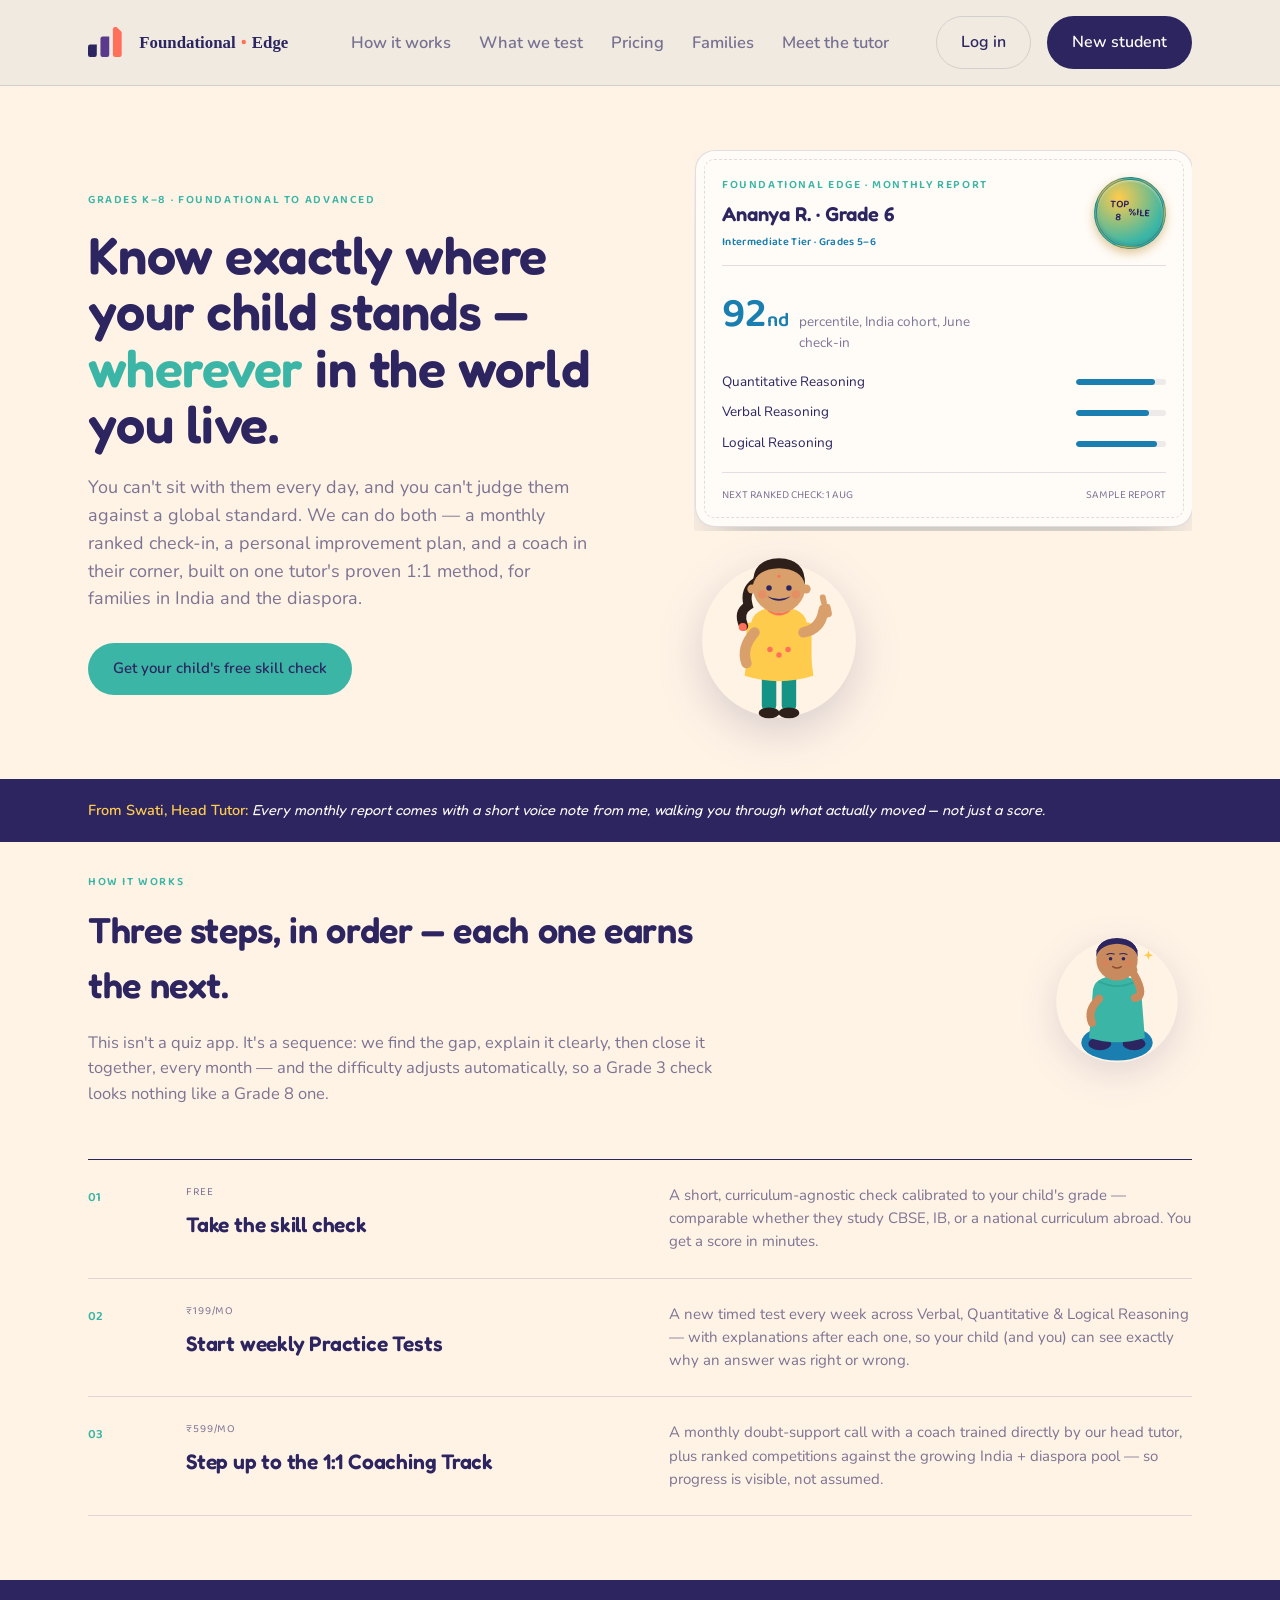
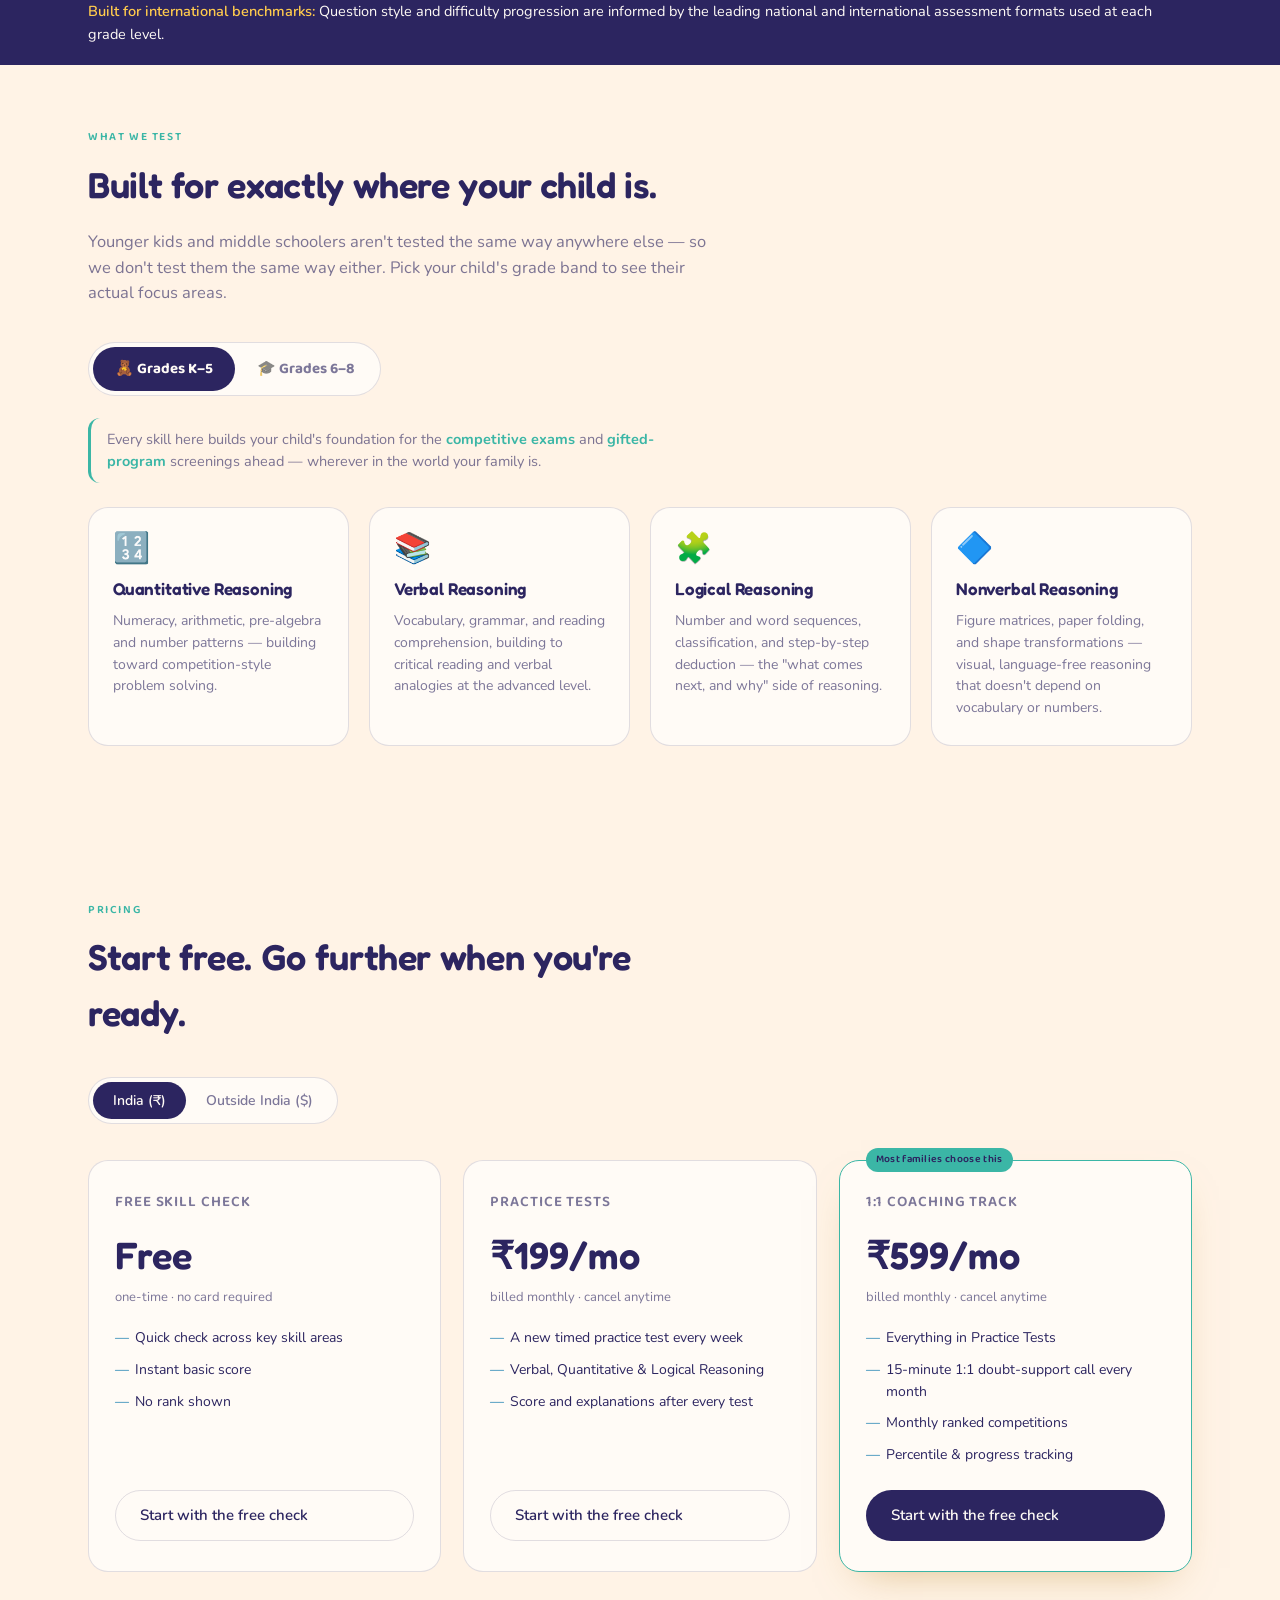
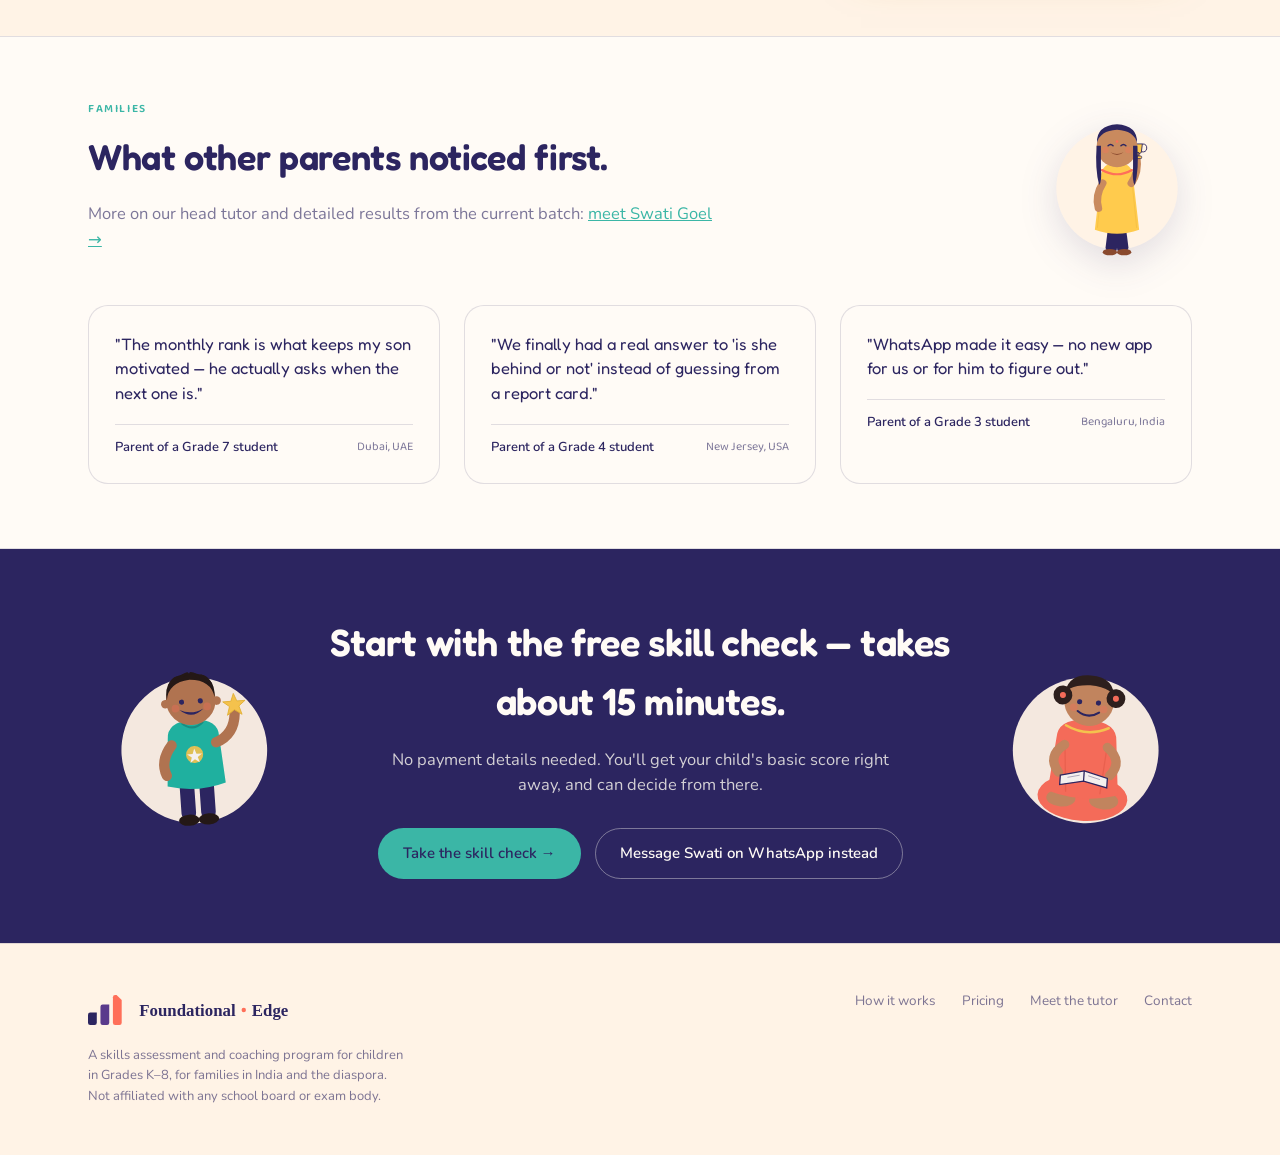
==== index.html @ 6a5bfcc5 "Highlight key phrases in both grade-band descriptions K-5: 'competitive exams' and 'gifted-program' " ====
<!DOCTYPE html>
<html lang="en">
<head>
<meta charset="UTF-8">
<meta name="viewport" content="width=device-width, initial-scale=1.0">
<title>Foundational Edge — Know exactly where your child stands</title>
<meta name="description" content="A monthly ranked skill assessment and coaching subscription for children in Grades K–8, built for Indian-origin families in India and abroad.">
<link rel="preconnect" href="https://fonts.googleapis.com">
<link rel="preconnect" href="https://fonts.gstatic.com" crossorigin>
<link href="https://fonts.googleapis.com/css2?family=Fredoka:wght@500;600;700&family=Nunito:wght@400;600;700;800&family=Baloo+2:wght@600;700&display=swap" rel="stylesheet">
<link rel="icon" href="images/logo/logo-mark.svg" type="image/svg+xml">
<link rel="stylesheet" href="css/styles.css">
</head>
<body data-region="india">

<header>
  <nav class="nav" id="nav">
    <a href="#top" class="logo"><img src="images/logo/logo-horizontal.svg" alt="Foundational Edge" height="44"></a>
    <ul class="nav-links">
      <li><a href="#how">How it works</a></li>
      <li><a href="#skills">What we test</a></li>
      <li><a href="#pricing">Pricing</a></li>
      <li><a href="#stories">Families</a></li>
      <li><a href="tutor.html">Meet the tutor</a></li>
      <li class="nav-cta-mobile"><a href="practice-test.html" class="btn btn-primary">New student</a></li>
      <li class="nav-cta-mobile"><a href="login.html" class="btn btn-ghost">Log in</a></li>
    </ul>
    <div class="nav-cta">
      <a href="login.html" class="btn btn-ghost">Log in</a>
      <a href="practice-test.html" class="btn btn-primary">New student</a>
      <button class="nav-toggle" id="navToggle" aria-label="Toggle menu"><span></span><span></span><span></span></button>
    </div>
  </nav>
</header>

<main id="top">

  <!-- HERO -->
  <section class="hero">
    <div class="wrap hero-grid">
      <div>
        <span class="eyebrow">Grades K–8 · Foundational to Advanced</span>
        <h1>Know exactly where your child stands — <em>wherever</em> in the world you live.</h1>
        <p class="lede">You can't sit with them every day, and you can't judge them against a global standard. We can do both — a monthly ranked check-in, a personal improvement plan, and a coach in their corner, built on one tutor's proven 1:1 method, for families in India and the diaspora.</p>
        <div class="hero-actions">
          <a href="practice-test.html" class="btn btn-gold">Get your child's free skill check</a>
        </div>
      </div>

      <div class="hero-visual">
        <img class="hero-kid" src="images/kids/girl-thumbsup.svg" alt="" width="190" height="190">
        <div class="rankcard-scroll" id="rankcardScroll">
        <div class="rankcard reveal">
          <div class="rankcard-head">
            <div>
              <span class="eyebrow">Foundational Edge · Monthly Report</span>
              <div class="rankcard-name">Ananya R. · Grade 6</div>
              <div class="rankcard-tier">Intermediate Tier · Grades 5–6</div>
            </div>
            <div class="seal">TOP<br>8<span class="mono">%ILE</span></div>
          </div>
          <div class="rankcard-stat">
            <span class="num">92<span style="font-size:20px;">nd</span></span>
            <span class="lbl">percentile, India cohort, June check-in</span>
          </div>
          <div class="rankcard-rows">
            <div class="rankcard-row"><span class="name">Quantitative Reasoning</span><div class="bar"><span style="width:88%"></span></div></div>
            <div class="rankcard-row"><span class="name">Verbal Reasoning</span><div class="bar"><span style="width:81%"></span></div></div>
            <div class="rankcard-row"><span class="name">Logical Reasoning</span><div class="bar"><span style="width:90%"></span></div></div>
          </div>
          <div class="rankcard-foot">
            <span>NEXT RANKED CHECK: 1 AUG</span>
            <span>SAMPLE REPORT</span>
          </div>
        </div>
        <div class="rankcard reveal">
          <div class="rankcard-head">
            <div>
              <span class="eyebrow">Foundational Edge · Monthly Report</span>
              <div class="rankcard-name">Kabir M. · Grade 6</div>
              <div class="rankcard-tier">Intermediate Tier · Grades 5–6</div>
            </div>
            <div class="seal">TOP<br>5<span class="mono">%ILE</span></div>
          </div>
          <div class="rankcard-stat">
            <span class="num">95<span style="font-size:20px;">th</span></span>
            <span class="lbl">percentile, India + diaspora pool, June check-in</span>
          </div>
          <div class="rankcard-rows">
            <div class="rankcard-row"><span class="name">Quantitative Reasoning</span><div class="bar"><span style="width:91%"></span></div></div>
            <div class="rankcard-row"><span class="name">Verbal Reasoning</span><div class="bar"><span style="width:85%"></span></div></div>
            <div class="rankcard-row"><span class="name">Logical Reasoning</span><div class="bar"><span style="width:93%"></span></div></div>
          </div>
          <div class="rankcard-foot">
            <span>NEXT RANKED CHECK: 1 AUG</span>
            <span>SAMPLE REPORT</span>
          </div>
        </div>
      </div>
      </div>
    </div>
  </section>

  <!-- HOW IT WORKS -->
  <div class="strip personal-touch">
    <div class="wrap">
      <span><strong>From Swati, Head Tutor:</strong> Every monthly report comes with a short voice note from me, walking you through what actually moved — not just a score. <!-- PLACEHOLDER: swap in a real quote/voice-note excerpt --></span>
    </div>
  </div>
  <section id="how" style="padding-top:32px;">
    <div class="wrap">
      <div class="section-head-flanked">
        <div class="section-head reveal">
          <span class="eyebrow">How it works</span>
          <h2>Three steps, in order — each one earns the next.</h2>
          <p>This isn't a quiz app. It's a sequence: we find the gap, explain it clearly, then close it together, every month — and the difficulty adjusts automatically, so a Grade 3 check looks nothing like a Grade 8 one.</p>
        </div>
        <img class="section-kid" src="images/kids/boy-thinking.svg" alt="" width="150" height="150">
      </div>
      <div class="ledger">
        <div class="ledger-row reveal">
          <span class="idx mono">01</span>
          <div><span class="stage-tag">Free</span><h3>Take the skill check</h3></div>
          <p>A short, curriculum-agnostic check calibrated to your child's grade — comparable whether they study CBSE, IB, or a national curriculum abroad. You get a score in minutes.</p>
        </div>
        <div class="ledger-row reveal">
          <span class="idx mono">02</span>
          <div><span class="stage-tag">₹199/mo</span><h3>Start weekly Practice Tests</h3></div>
          <p>A new timed test every week across Verbal, Quantitative &amp; Logical Reasoning — with explanations after each one, so your child (and you) can see exactly why an answer was right or wrong.</p>
        </div>
        <div class="ledger-row reveal">
          <span class="idx mono">03</span>
          <div><span class="stage-tag">₹599/mo</span><h3>Step up to the 1:1 Coaching Track</h3></div>
          <p>A monthly doubt-support call with a coach trained directly by our head tutor, plus ranked competitions against the growing India + diaspora pool — so progress is visible, not assumed.</p>
        </div>
      </div>
    </div>
  </section>

  <!-- WHAT WE TEST -->
  <div class="strip skills-note-strip">
    <div class="wrap">
      <span><strong>Built for international benchmarks:</strong> Question style and difficulty progression are informed by the leading national and international assessment formats used at each grade level.</span>
    </div>
  </div>
  <section id="skills">
    <div class="wrap">
      <div class="section-head reveal">
        <span class="eyebrow">What we test</span>
        <h2>Built for exactly where your child is.</h2>
        <p>Younger kids and middle schoolers aren't tested the same way anywhere else — so we don't test them the same way either. Pick your child's grade band to see their actual focus areas.</p>
      </div>

      <div class="grade-toggle" role="tablist" aria-label="Grade band">
        <button type="button" class="grade-tab active" id="tab-early" onclick="setGradeBand('early')">🧸 Grades K–5</button>
        <button type="button" class="grade-tab" id="tab-middle" onclick="setGradeBand('middle')">🎓 Grades 6–8</button>
      </div>

      <!-- GRADES K-5: Verbal / Quantitative / Logical / Nonverbal Reasoning -->
      <div id="band-early" class="reveal">
        <p class="band-note">Every skill here builds your child's foundation for the <em>competitive exams</em> and <em>gifted-program</em> screenings ahead — wherever in the world your family is.</p>
        <div class="skills-grid">
          <div class="skill-card">
            <span class="skill-icon">🔢</span>
            <h3>Quantitative Reasoning</h3>
            <p>Numeracy, arithmetic, pre-algebra and number patterns — building toward competition-style problem solving.</p>
          </div>
          <div class="skill-card">
            <span class="skill-icon">📚</span>
            <h3>Verbal Reasoning</h3>
            <p>Vocabulary, grammar, and reading comprehension, building to critical reading and verbal analogies at the advanced level.</p>
          </div>
          <div class="skill-card">
            <span class="skill-icon">🧩</span>
            <h3>Logical Reasoning</h3>
            <p>Number and word sequences, classification, and step-by-step deduction — the "what comes next, and why" side of reasoning.</p>
          </div>
          <div class="skill-card">
            <span class="skill-icon">🔷</span>
            <h3>Nonverbal Reasoning</h3>
            <p>Figure matrices, paper folding, and shape transformations — visual, language-free reasoning that doesn't depend on vocabulary or numbers.</p>
          </div>
        </div>
      </div>

      <!-- GRADES 6-8: subject domains -->
      <div id="band-middle" class="reveal" style="display:none;">
        <p class="band-note">The same foundation, built subject by subject — real mastery that carries into <em>competition math</em>, <em>school assessments</em>, and everything that comes next.</p>
        <div class="domain-grid">
          <div class="domain-card">
            <span class="skill-icon">➗</span>
            <h3>Algebra</h3>
            <p>From solving equations to genuine problem-solving — the kind of algebra that shows up on AMC 8 and MATHCOUNTS, not just textbook drills.</p>
            <div class="domain-chips">
              <span class="chip">Equations &amp; Inequalities</span>
              <span class="chip">Quadratics</span>
              <span class="chip">Functions &amp; Graphing</span>
              <span class="chip">Systems of Equations</span>
              <span class="chip">Exponents &amp; Radicals</span>
            </div>
          </div>
          <div class="domain-card">
            <span class="skill-icon">📐</span>
            <h3>Geometry</h3>
            <p>Real proof and spatial reasoning — not just formulas, but why they're true, the same way it's tested in middle-school competitions and state exams.</p>
            <div class="domain-chips">
              <span class="chip">Logic &amp; Proof</span>
              <span class="chip">Angles &amp; Parallel Lines</span>
              <span class="chip">Triangles</span>
              <span class="chip">Coordinate Geometry</span>
              <span class="chip">Constructions</span>
            </div>
          </div>
        </div>
      </div>
    </div>
  </section>

  <!-- PRICING -->
  <section id="pricing">
    <div class="wrap">
      <div class="section-head reveal">
        <span class="eyebrow">Pricing</span>
        <h2>Start free. Go further when you're ready.</h2>
      </div>

      <div class="region-toggle reveal" role="tablist" aria-label="Pricing region">
        <button class="region-tab active" data-region-tab="india" onclick="setRegion('india')">India (₹)</button>
        <button class="region-tab" data-region-tab="intl" onclick="setRegion('intl')">Outside India ($)</button>
      </div>

      <div class="price-grid reveal">
        <div class="price-card">
          <h3>Free Skill Check</h3>
          <div class="amount">Free</div>
          <div class="per">one-time · no card required</div>
          <ul>
            <li>Quick check across key skill areas</li>
            <li>Instant basic score</li>
            <li>No rank shown</li>
          </ul>
          <a href="practice-test.html" class="btn btn-ghost">Start with the free check</a>
        </div>
        <div class="price-card">
          <h3>Practice Tests</h3>
          <div class="amount" data-india="₹199/mo" data-intl="$6/mo">₹199/mo</div>
          <div class="per">billed monthly · cancel anytime</div>
          <ul>
            <li>A new timed practice test every week</li>
            <li>Verbal, Quantitative &amp; Logical Reasoning</li>
            <li>Score and explanations after every test</li>
          </ul>
          <a href="practice-test.html" class="btn btn-ghost">Start with the free check</a>
        </div>
        <div class="price-card featured">
          <h3>1:1 Coaching Track</h3>
          <div class="amount" data-india="₹599/mo" data-intl="$15/mo">₹599/mo</div>
          <div class="per">billed monthly · cancel anytime</div>
          <ul>
            <li>Everything in Practice Tests</li>
            <li>15-minute 1:1 doubt-support call every month</li>
            <li>Monthly ranked competitions</li>
            <li>Percentile &amp; progress tracking</li>
          </ul>
          <a href="practice-test.html" class="btn btn-primary">Start with the free check</a>
        </div>
      </div>
    </div>
  </section>

  <!-- TESTIMONIALS -->
  <section id="stories" class="problem">
    <div class="wrap">
      <div class="section-head-flanked">
        <div class="section-head reveal">
          <span class="eyebrow">Families</span>
          <h2>What other parents noticed first.</h2>
          <p>More on our head tutor and detailed results from the current batch: <a href="tutor.html" style="color:var(--brass); text-decoration:underline;">meet Swati Goel →</a></p>
        </div>
        <img class="section-kid" src="images/kids/girl-trophy.svg" alt="" width="150" height="150">
      </div>
      <div class="testi-grid reveal">
        <div class="testi-card">
          <p>"The monthly rank is what keeps my son motivated — he actually asks when the next one is."</p>
          <div class="testi-foot"><span class="who">Parent of a Grade 7 student</span><span class="where">Dubai, UAE</span></div>
        </div>
        <div class="testi-card">
          <p>"We finally had a real answer to 'is she behind or not' instead of guessing from a report card."</p>
          <div class="testi-foot"><span class="who">Parent of a Grade 4 student</span><span class="where">New Jersey, USA</span></div>
        </div>
        <div class="testi-card">
          <p>"WhatsApp made it easy — no new app for us or for him to figure out."</p>
          <div class="testi-foot"><span class="who">Parent of a Grade 3 student</span><span class="where">Bengaluru, India</span></div>
        </div>
      </div>
    </div>
  </section>

  <!-- FINAL CTA -->
  <section class="cta" id="assess">
    <div class="wrap reveal cta-flanked">
      <img class="cta-kid cta-kid-left" src="images/kids/boy-celebrating.svg" alt="" width="180" height="180">
      <div class="cta-copy">
        <h2>Start with the free skill check — takes about 15 minutes.</h2>
        <p>No payment details needed. You'll get your child's basic score right away, and can decide from there.</p>
        <div class="cta-actions">
          <a href="practice-test.html" class="btn btn-primary">Take the skill check →</a>
          <a href="https://wa.me/919810947427?text=Hi%2C%20I%27d%20like%20to%20start%20the%20free%20Foundational%20Edge%20skill%20check" class="btn btn-ghost">Message Swati on WhatsApp instead</a>
        </div>
      </div>
      <img class="cta-kid cta-kid-right" src="images/kids/girl-reading.svg" alt="" width="180" height="180">
    </div>
  </section>

</main>

<footer>
  <div class="wrap foot-grid">
    <div>
      <a href="#top" class="logo"><img src="images/logo/logo-horizontal.svg" alt="Foundational Edge" height="44"></a>
      <p class="foot-note">A skills assessment and coaching program for children in Grades K–8, for families in India and the diaspora. Not affiliated with any school board or exam body.</p>
    </div>
    <ul class="foot-links">
      <li><a href="#how">How it works</a></li>
      <li><a href="#pricing">Pricing</a></li>
      <li><a href="tutor.html">Meet the tutor</a></li>
      <li><a href="mailto:swatig8591@gmail.com">Contact</a></li>
    </ul>
  </div>
</footer>

<script src="js/main.js"></script>

</body>
</html>
---- css/styles.css ----
:root{
    --ink:        #2C2560;   /* deep warm plum-indigo — still readable/premium, much warmer than navy */
    --ink-2:      #3E2F82;   /* secondary warm indigo */
    --paper:      #FFF3E6;   /* warm peachy cream background */
    --paper-lt:   #FFFBF6;   /* near-white warm card paper */
    --brass:      #3BB6A6;   /* soothing soft teal — primary accent / CTAs (was sky blue, before that coral) */
    --brass-lt:   #FFCB4D;   /* sunny yellow highlight (was pale gold) */
    --teal:       #1A7FB0;   /* deeper blue-green achievement color — kept distinct from --brass now that brass is also a teal */
    --line:       rgba(44,37,96,0.14);
    --line-soft:  rgba(44,37,96,0.08);
    --ink-soft:   rgba(44,37,96,0.62);
    --radius:     14px;
    --maxw:       1160px;
  }
  *{box-sizing:border-box;}
  html{scroll-behavior:smooth;}
  body{
    margin:0;
    background:var(--paper);
    color:var(--ink);
    font-family:'Nunito', system-ui, sans-serif;
    font-size:16px;
    line-height:1.55;
    -webkit-font-smoothing:antialiased;
  }
  h1,h2,h3{
    font-family:'Fredoka', sans-serif;
    font-weight:600;
    margin:0;
    letter-spacing:-0.01em;
  }
  .mono{ font-family:'Baloo 2', sans-serif; }
  a{ color:inherit; }
  img{ max-width:100%; display:block; }
  .wrap{ max-width:var(--maxw); margin:0 auto; padding:0 28px; }
  .eyebrow{
    font-family:'Baloo 2', sans-serif;
    font-size:11.5px;
    letter-spacing:0.14em;
    text-transform:uppercase;
    color:var(--brass);
    font-weight:600;
  }
  .btn{
    display:inline-flex;
    align-items:center;
    gap:8px;
    padding:13px 24px;
    border-radius:999px;
    font-family:'Nunito', sans-serif;
    font-weight:600;
    font-size:15px;
    text-decoration:none;
    white-space:nowrap;
    border:1.5px solid transparent;
    cursor:pointer;
    transition:transform .15s ease, box-shadow .15s ease, background .15s ease;
  }
  .btn:focus-visible{ outline:2.5px solid var(--brass); outline-offset:2px; }
  .btn-primary{ background:var(--ink); color:var(--paper-lt); }
  .btn-primary:hover{ background:var(--ink-2); transform:translateY(-1px); box-shadow:0 6px 16px rgba(22,40,61,0.22); }
  .btn-ghost{ background:transparent; color:var(--ink); border-color:var(--line); }
  .btn-ghost:hover{ border-color:var(--ink); }
  .btn-gold{ background:var(--brass); color:var(--ink); }
  .btn-gold:hover{ background:var(--brass-lt); transform:translateY(-1px); }

  /* ---------- header ---------- */
  header{
    position:sticky; top:0; z-index:50;
    background:rgba(239,234,224,0.92);
    backdrop-filter:blur(8px);
    border-bottom:1px solid var(--line);
  }
  .nav{
    display:flex; align-items:center; justify-content:space-between;
    padding:16px 28px;
    max-width:var(--maxw); margin:0 auto;
  }
  .logo{
    display:flex; align-items:center; flex-shrink:0;
    text-decoration:none;
  }
  .logo img{ display:block; }
  .nav-links{ display:flex; gap:28px; list-style:none; margin:0; padding:0; flex-wrap:nowrap; }
  .nav-links li{ flex-shrink:0; }
  .nav-links a{
    text-decoration:none; font-size:16.5px; font-weight:600; color:var(--ink-soft);
    transition:color .15s ease; white-space:nowrap;
  }
  .nav-links a:hover{ color:var(--ink); }
  .nav-cta{ display:flex; align-items:center; gap:16px; flex-shrink:0; }
  /* Nav-specific bump, scoped here rather than on the shared .btn class (used all over the
     rest of the site for hero/pricing/CTA buttons, which shouldn't also grow). */
  .nav-cta .btn, .nav-cta-mobile .btn{ font-size:16px; }
  .nav-toggle{ display:none; background:none; border:none; cursor:pointer; padding:6px; }
  .nav-cta-mobile{ display:none; }
  .nav-toggle span{ display:block; width:22px; height:2px; background:var(--ink); margin:5px 0; }

  /* ---------- hero ---------- */
  .hero{ padding:64px 0 48px; }
  .hero-grid{
    display:grid; grid-template-columns:1.05fr 0.95fr; gap:56px; align-items:center;
  }
  .hero h1{
    font-size:clamp(34px, 4.4vw, 52px);
    line-height:1.08;
    margin:16px 0 22px;
  }
  .hero h1 em{ font-style:normal; color:var(--brass); }
  .band-note em{ font-style:normal; color:var(--brass); font-weight:700; }
  .hero p.lede{
    font-size:18px; color:var(--ink-soft); max-width:46ch; margin-bottom:30px;
  }
  .hero-actions{ display:flex; gap:14px; flex-wrap:wrap; align-items:center; }
  .hero-note{
    margin-top:18px; font-size:13px; color:var(--ink-soft); font-family:'Baloo 2', sans-serif;
  }

  /* ---------- rank card signature element ---------- */
  /* padding-bottom must be >= the hero-kid image height + a little breathing room, or the
     rankcard (which sits on top, z-index:1) visually crops the top of the kid illustration
     underneath it (z-index:0) -- this happened before when the image was 130px tall but only
     70px of clearance was reserved. Kept as an explicit calc from the image's own height below
     instead of two numbers that can silently drift out of sync again. */
  .hero-visual{ position:relative; padding-bottom:200px; }
  .hero-kid{
    position:absolute; bottom:0; left:-10px; z-index:0;
    width:190px; height:190px;
    filter:drop-shadow(0 14px 22px rgba(44,37,96,0.18));
  }
  .rankcard-scroll{ position:relative; z-index:1; }
  @media (max-width:1080px){
    .hero-kid{ display:none; } /* avoid overlapping the stacked layout on narrow screens */
  }
  .rankcard{
    background:var(--paper-lt);
    border:1px solid var(--line);
    border-radius:20px;
    padding:26px 26px 22px;
    position:relative;
    box-shadow:0 24px 48px -20px rgba(22,40,61,0.35);
    transform:rotate(1.2deg);
  }
  .rankcard-scroll{
    display:flex; gap:16px; overflow-x:auto; scroll-snap-type:x mandatory;
    -webkit-overflow-scrolling:touch; scrollbar-width:none; padding-bottom:4px;
  }
  .rankcard-scroll::-webkit-scrollbar{ display:none; }
  .rankcard-scroll .rankcard{ flex:0 0 100%; scroll-snap-align:start; }
  .rankcard::before{
    content:"";
    position:absolute; inset:8px;
    border:1px dashed var(--line);
    border-radius:10px;
    pointer-events:none;
  }
  .rankcard-head{
    display:flex; justify-content:space-between; align-items:flex-start;
    border-bottom:1px solid var(--line); padding-bottom:14px; margin-bottom:16px;
  }
  .rankcard-head .eyebrow{ display:block; margin-bottom:4px; }
  .rankcard-name{ font-family:'Fredoka', sans-serif; font-size:20px; font-weight:600; }
  .rankcard-tier{
    font-family:'Baloo 2', sans-serif; font-size:11px; color:var(--teal); font-weight:600;
    letter-spacing:.03em; margin-top:4px;
  }
  .seal{
    width:72px; height:72px; border-radius:50%;
    background:radial-gradient(circle at 32% 28%, var(--brass-lt), var(--brass) 70%);
    color:var(--ink); display:flex; align-items:center; justify-content:center;
    text-align:center; font-family:'Baloo 2', sans-serif; font-size:10.5px; font-weight:600;
    line-height:1.2; transform:rotate(4deg);
    border:3px double rgba(22,40,61,0.35);
    box-shadow:0 4px 10px rgba(184,137,43,0.45), inset 0 1px 2px rgba(255,255,255,0.5), inset 0 -2px 3px rgba(22,40,61,0.15);
  }
  .rankcard-stat{ display:flex; align-items:baseline; gap:10px; margin-bottom:18px; }
  .rankcard-stat .num{ font-family:'Baloo 2', sans-serif; font-size:42px; font-weight:600; color:var(--teal); }
  .rankcard-stat .lbl{ font-size:13.5px; color:var(--ink-soft); max-width:22ch; }
  .rankcard-rows{ display:flex; flex-direction:column; gap:10px; }
  .rankcard-row{ display:grid; grid-template-columns:1fr 90px; align-items:center; gap:10px; }
  .rankcard-row .name{ font-size:13.5px; }
  .bar{ height:6px; background:var(--line-soft); border-radius:3px; overflow:hidden; }
  .bar > span{ display:block; height:100%; background:var(--teal); border-radius:3px; }
  .rankcard-foot{
    margin-top:18px; padding-top:14px; border-top:1px solid var(--line);
    font-family:'Baloo 2', sans-serif; font-size:11px; color:var(--ink-soft);
    display:flex; justify-content:space-between;
  }

  /* ---------- audience strip ---------- */
  .strip{ background:var(--ink); color:var(--paper-lt); padding:20px 0; }
  .strip .wrap{ display:flex; gap:14px; align-items:center; flex-wrap:wrap; font-size:14.5px; }
  .strip strong{ color:var(--brass-lt); font-weight:600; }

  /* ---------- section shell ---------- */
  section{ padding:64px 0; }
  .section-head{ max-width:640px; margin-bottom:36px; }
  .section-head .eyebrow{ margin-bottom:10px; display:block; }
  .section-head h2{ font-size:clamp(26px,3vw,36px); margin-bottom:14px; }
  .section-head p{ color:var(--ink-soft); font-size:16.5px; }
  /* Section-head paired with a small illustration alongside it -- plain flexbox with natural
     image sizing (no absolute positioning, no manual clearance math), same safe pattern as the
     CTA section's flanking illustrations. Hidden below 700px to avoid crowding the heading text
     on narrow screens, matching how hero-kid/cta-kid are already handled. */
  .section-head-flanked{ display:flex; align-items:center; justify-content:space-between; gap:32px; margin-bottom:36px; flex-wrap:wrap; }
  .section-head-flanked .section-head{ margin-bottom:0; flex:1 1 420px; }
  .section-kid{ flex:0 0 auto; filter:drop-shadow(0 10px 18px rgba(44,37,96,0.14)); }
  @media (max-width:700px){
    .section-kid{ display:none; }
  }

  /* ---------- the anxiety / problem ---------- */
  .problem{ background:var(--paper-lt); border-top:1px solid var(--line); border-bottom:1px solid var(--line); }
  .problem-quote{
    font-family:'Fredoka', sans-serif; font-size:clamp(22px,2.6vw,30px);
    line-height:1.4; max-width:820px; color:var(--ink);
  }
  .problem-quote span{ color:var(--brass); }
  .problem-sig{ margin-top:22px; font-size:14px; color:var(--ink-soft); font-family:'Baloo 2', sans-serif; }

  /* ---------- quote section: compact, right-aligned ---------- */
  .quote-section{ padding:40px 0; }
  .quote-wrap{ max-width:640px; margin-left:auto; margin-right:28px; text-align:right; }
  .quote-wrap .problem-quote{ margin-left:auto; }
  @media (max-width:720px){
    .quote-section{ display:none; }
  }

  /* ---------- how it works — genuine sequence, ledger rows ---------- */
  .ledger{ border-top:1px solid var(--ink); }
  .ledger-row{
    display:grid; grid-template-columns:70px 1fr 1.15fr; gap:28px;
    padding:24px 0; border-bottom:1px solid var(--line);
    align-items:start;
  }
  .ledger-row .idx{ font-family:'Baloo 2', sans-serif; font-size:13px; color:var(--brass); font-weight:600; padding-top:4px; }
  .ledger-row h3{ font-size:21px; margin-bottom:6px; }
  .ledger-row .stage-tag{ font-family:'Baloo 2', sans-serif; font-size:11px; text-transform:uppercase; letter-spacing:.08em; color:var(--ink-soft); margin-bottom:8px; display:block;}
  .ledger-row p{ color:var(--ink-soft); font-size:15px; margin:0; }

  /* ---------- what we test (skills) ---------- */
  .skills-grid{
    display:grid; grid-template-columns:repeat(auto-fit, minmax(230px, 1fr)); gap:20px; margin-bottom:28px;
  }
  .skill-card{
    background:var(--paper-lt); border:1px solid var(--line); border-radius:20px; padding:26px 24px;
    transition:transform .15s ease, box-shadow .15s ease;
  }
  .skill-card:hover{ transform:translateY(-3px); box-shadow:0 10px 24px rgba(44,37,96,0.10); }
  .skill-card .mark{ color:var(--brass); font-size:16px; display:block; margin-bottom:10px; }
  .skill-card .skill-icon{ font-size:30px; display:block; margin-bottom:12px; line-height:1; }
  .skill-card h3{ font-size:17px; margin-bottom:8px; }
  .skill-card p{ color:var(--ink-soft); font-size:14px; margin:0; line-height:1.55; }
  .skills-note{
    font-family:'Baloo 2', sans-serif; font-size:12px; color:var(--ink-soft);
    border-top:1px solid var(--line); padding-top:16px; max-width:70ch;
  }

  /* ---------- grade band toggle (K-5 reasoning vs 6-8 subject domains) ---------- */
  .grade-toggle{
    display:inline-flex; border:1px solid var(--line); border-radius:999px; padding:4px; margin-bottom:22px;
    background:var(--paper-lt); flex-wrap:nowrap;
  }
  .grade-tab{
    border:none; background:none; padding:10px 22px; border-radius:999px; font-family:'Baloo 2', sans-serif; font-weight:700;
    font-size:15px; cursor:pointer; color:var(--ink-soft); white-space:nowrap; transition:background .2s ease, color .2s ease;
  }
  .grade-tab.active{ background:var(--ink); color:var(--paper-lt); }
  .grade-tab:hover:not(.active){ color:var(--ink); }
  .band-note{
    font-size:14.5px; color:var(--ink-soft); max-width:70ch; margin:0 0 24px;
    padding:10px 16px; background:var(--paper); border-radius:12px; border-left:3px solid var(--brass);
  }
  .band-note strong{ color:var(--brass); font-weight:800; }

  /* ---------- subject-domain cards (grades 6-8) ---------- */
  .domain-grid{
    display:grid; grid-template-columns:repeat(auto-fit, minmax(280px, 1fr)); gap:20px;
  }
  .domain-card{
    background:var(--paper-lt); border:1px solid var(--line); border-radius:20px; padding:28px 26px;
    transition:transform .15s ease, box-shadow .15s ease;
  }
  .domain-card:hover{ transform:translateY(-3px); box-shadow:0 10px 24px rgba(44,37,96,0.10); }
  .domain-card .skill-icon{ font-size:32px; display:block; margin-bottom:12px; line-height:1; }
  .domain-card h3{ font-family:'Fredoka', sans-serif; font-size:19px; margin-bottom:8px; color:var(--ink); }
  .domain-card p{ color:var(--ink-soft); font-size:14.5px; margin:0 0 16px; line-height:1.55; }
  .domain-chips{ display:flex; flex-wrap:wrap; gap:8px; }
  .chip{
    display:inline-block; background:var(--paper); border:1px solid var(--line); border-radius:999px;
    padding:6px 14px; font-family:'Baloo 2', sans-serif; font-size:12.5px; font-weight:700; color:var(--ink);
    white-space:nowrap;
  }

  /* ---------- region toggle (shared: hero + pricing) ---------- */
  .region-toggle{
    display:inline-flex; border:1px solid var(--line); border-radius:999px; padding:4px; margin-bottom:36px; background:var(--paper-lt);
  }
  .region-toggle.region-toggle-inline{ margin-bottom:0; margin-top:22px; }
  .region-tab{
    border:none; background:none; padding:9px 20px; border-radius:999px; font-family:'Nunito'; font-weight:600;
    font-size:14px; cursor:pointer; color:var(--ink-soft); white-space:nowrap;
  }
  .region-toggle{ flex-wrap:nowrap; }
  .region-tab.active{ background:var(--ink); color:var(--paper-lt); }

  /* ---------- region-aware visibility ---------- */
  body[data-region="intl"] [data-region-only="india"]{ display:none !important; }
  body[data-region="india"] [data-region-only="intl"]{ display:none !important; }

  /* ---------- pricing ---------- */
  .price-grid{ display:grid; grid-template-columns:repeat(3,1fr); gap:22px; }
  .price-card{
    background:var(--paper-lt); border:1px solid var(--line); border-radius:20px; padding:30px 26px;
    display:flex; flex-direction:column;
  }
  .price-card.featured{ border-color:var(--brass); box-shadow:0 18px 40px -22px rgba(184,137,43,0.55); position:relative; }
  .price-card.featured::before{
    content:"Most families choose this"; position:absolute; top:-13px; left:26px;
    background:var(--brass); color:var(--ink); font-family:'Baloo 2', sans-serif; font-size:10.5px; font-weight:600;
    padding:4px 10px; border-radius:999px; letter-spacing:.03em;
  }
  .price-card h3{ font-size:15px; font-family:'Baloo 2', sans-serif; text-transform:uppercase; letter-spacing:.06em; color:var(--ink-soft); font-weight:600;}
  .price-card .amount{ font-family:'Fredoka', sans-serif; font-size:38px; font-weight:600; margin:12px 0 2px; }
  .price-card .per{ font-size:13px; color:var(--ink-soft); margin-bottom:20px; }
  .price-card ul{ list-style:none; margin:0 0 24px; padding:0; display:flex; flex-direction:column; gap:10px; flex:1; }
  .price-card li{ font-size:14px; padding-left:20px; position:relative; color:var(--ink); }
  .price-card li::before{ content:"—"; position:absolute; left:0; color:var(--teal); }

  /* ---------- personal-touch strip ---------- */
  .personal-touch{ font-family:'Fredoka', sans-serif; font-style:italic; }
  .personal-touch strong{ font-family:'Nunito', sans-serif; font-style:normal; }

  /* ---------- testimonials ---------- */
  .testi-grid{ display:grid; grid-template-columns:repeat(3,1fr); gap:24px; }
  .testi-card{
    background:var(--paper-lt); border:1px solid var(--line); border-radius:20px; padding:26px;
    position:relative;
  }
  .testi-card p{ font-family:'Fredoka', sans-serif; font-size:16.5px; line-height:1.5; margin:0 0 18px; color:var(--ink); }
  .testi-foot{ display:flex; justify-content:space-between; align-items:center; border-top:1px solid var(--line); padding-top:12px; }
  .testi-foot .who{ font-size:13px; font-weight:600; }
  .testi-foot .where{ font-size:12px; color:var(--ink-soft); font-family:'Baloo 2', sans-serif; }

  /* ---------- final cta ---------- */
  .cta{ background:var(--ink); color:var(--paper-lt); text-align:center; }
  .cta-flanked{ display:flex; align-items:center; justify-content:center; gap:36px; }
  .cta-copy{ flex:0 1 640px; }
  .cta-kid{ flex:0 0 auto; opacity:0.95; }
  .cta-kid-left{ transform:rotate(-4deg); }
  .cta-kid-right{ transform:rotate(4deg); }
  @media (max-width:820px){
    .cta-kid{ display:none; } /* avoid clutter next to the CTA text on small screens */
  }
  .cta h2{ color:var(--paper-lt); font-size:clamp(26px,3.4vw,38px); margin-bottom:16px; }
  .cta p{ color:rgba(248,245,238,0.82); max-width:52ch; margin:0 auto 30px; font-size:16.5px; }
  .cta-actions{ display:flex; gap:14px; justify-content:center; flex-wrap:wrap; }
  .cta .btn-primary{ background:var(--brass); color:var(--ink); }
  .cta .btn-primary:hover{ background:var(--brass-lt); }
  .cta .btn-ghost{ border-color:rgba(248,245,238,0.4); color:var(--paper-lt); }
  .cta .btn-ghost:hover{ border-color:var(--paper-lt); }

  /* ---------- footer ---------- */
  footer{ padding:44px 0 36px; border-top:1px solid var(--line); }
  .foot-grid{ display:flex; justify-content:space-between; align-items:flex-start; flex-wrap:wrap; gap:24px; }
  .foot-note{ font-size:13px; color:var(--ink-soft); max-width:40ch; }
  .foot-links{ display:flex; gap:26px; list-style:none; padding:0; margin:0; }
  .foot-links a{ text-decoration:none; font-size:13.5px; color:var(--ink-soft); }
  .foot-links a:hover{ color:var(--ink); }

  /* ---------- reveal ---------- */
  .reveal{ opacity:0; transform:translateY(14px); transition:opacity .6s ease, transform .6s ease; }
  .reveal.in{ opacity:1; transform:none; }
  @media (prefers-reduced-motion: reduce){
    .reveal{ opacity:1; transform:none; transition:none; }
    html{ scroll-behavior:auto; }
  }

  /* ---------- responsive ---------- */
  @media (max-width:920px){
    .hero-grid{ grid-template-columns:1fr; }
    .rankcard{ transform:none; }
    .rankcard-scroll{ max-width:420px; }
    .ledger-row{ grid-template-columns:44px 1fr; }
    .ledger-row > div{ grid-column:2; }
    .ledger-row > p{ grid-column:2; }

    /* swipeable card rows instead of full vertical stacks */
    .skills-grid, .price-grid, .testi-grid{
      display:flex; flex-wrap:nowrap; overflow-x:auto; scroll-snap-type:x mandatory;
      gap:14px; margin:0 -28px; padding:6px 28px 10px; background:none; border:none;
      -webkit-overflow-scrolling:touch; scrollbar-width:none;
    }
    .skills-grid::-webkit-scrollbar,
    .price-grid::-webkit-scrollbar, .testi-grid::-webkit-scrollbar{ display:none; }
    .skill-card, .price-card, .testi-card{
      flex:0 0 82%; scroll-snap-align:start;
    }
    .price-card.featured::before{ white-space:nowrap; }
  }
  @media (max-width:1080px){
    .nav-links{ display:none; }
    .nav-cta .btn-ghost, .nav-cta .btn-primary{ display:none; }
    .nav-toggle{ display:block; }
    .nav-cta-mobile{ display:none; }
    .nav.open .nav-links{
      display:flex; position:absolute; top:100%; left:0; right:0; background:var(--paper);
      flex-direction:column; padding:18px 28px; border-bottom:1px solid var(--line); gap:16px;
    }
    .nav.open .nav-cta-mobile{ display:block; }
    .nav-cta-mobile .btn{ width:100%; justify-content:center; }
    .nav-cta-mobile .btn-primary{ color:var(--paper-lt); }
    .nav-cta-mobile .btn-ghost{ color:var(--ink); }
  }
  /* ================= tutor page ================= */
  .tutor-hero{ padding:64px 0 56px; }
  .tutor-hero-grid{ display:grid; grid-template-columns:200px 1fr; gap:44px; align-items:center; }
  .tutor-photo{
    width:200px; height:200px; border-radius:50%;
    background:radial-gradient(circle at 32% 28%, var(--brass-lt), var(--teal) 78%);
    display:flex; align-items:center; justify-content:center;
    font-family:'Fredoka', sans-serif; font-size:56px; font-weight:600; color:var(--ink);
    box-shadow:0 20px 40px -18px rgba(22,40,61,0.4);
    flex-shrink:0;
  }
  .tutor-hero h1{ font-size:clamp(30px,3.8vw,44px); margin:10px 0 14px; }
  .tutor-hero .lede{ font-size:17.5px; color:var(--ink-soft); max-width:56ch; }
  .tutor-credentials{ display:flex; flex-wrap:wrap; gap:10px 22px; margin-top:20px; }
  .tutor-credentials li{
    list-style:none; font-size:13.5px; font-family:'Baloo 2', sans-serif; color:var(--ink-soft);
  }
  .tutor-credentials li::before{ content:"— "; color:var(--brass); }

  .tutor-bio p{ font-size:16.5px; color:var(--ink-soft); max-width:74ch; margin:0 0 18px; }
  .tutor-bio p:last-child{ margin-bottom:0; }

  .batch-tag{
    display:inline-block; font-family:'Baloo 2', sans-serif; font-size:11.5px;
    letter-spacing:.08em; text-transform:uppercase; color:var(--teal); font-weight:600;
    background:rgba(62,124,107,0.1); border:1px solid rgba(62,124,107,0.28);
    padding:5px 12px; border-radius:999px; margin-bottom:18px;
  }
  .story-grid{ display:grid; grid-template-columns:repeat(3,1fr); gap:22px; }
  .story-card{
    background:var(--paper-lt); border:1px solid var(--line); border-radius:20px; padding:26px;
    display:flex; flex-direction:column; gap:14px;
  }
  .story-head{ display:flex; justify-content:space-between; align-items:flex-start; gap:12px; }
  .story-head .name{ font-family:'Fredoka', sans-serif; font-size:17px; font-weight:600; }
  .story-head .grade{ font-size:12.5px; color:var(--ink-soft); font-family:'Baloo 2', sans-serif; }
  .story-stat{
    font-family:'Baloo 2', sans-serif; font-size:12px; font-weight:600; color:var(--ink);
    background:var(--brass-lt); border-radius:10px; padding:4px 9px; white-space:nowrap;
  }
  .story-card p{ font-family:'Fredoka', sans-serif; font-size:15.5px; line-height:1.5; color:var(--ink); margin:0; }
  .story-foot{ font-size:12px; color:var(--ink-soft); font-family:'Baloo 2', sans-serif; border-top:1px solid var(--line); padding-top:12px; }

  @media (max-width:720px){
    .tutor-hero-grid{ grid-template-columns:1fr; text-align:left; }
    .tutor-photo{ width:120px; height:120px; font-size:36px; }
    .story-grid{ grid-template-columns:1fr; }
  }
  @media (max-width:720px){
    section{ padding:40px 0; }
    .section-head{ margin-bottom:24px; }
    .hero{ padding:36px 0 32px; }
    .ledger-row{ padding:18px 0; }
    footer{ padding:32px 0 28px; }
  }

  /* ================= intake / gform-style page ================= */
  .gform-shell{ background:var(--paper); min-height:100vh; padding:48px 0 80px; }
  .gform-wrap{ max-width:700px; margin:0 auto; padding:0 28px; }
  .gform-banner{
    display:flex; justify-content:space-between; align-items:center; gap:12px; flex-wrap:wrap;
    font-family:'Baloo 2', sans-serif; font-size:12px; letter-spacing:.06em; text-transform:uppercase;
    color:var(--ink-soft); padding:0 2px 18px;
  }
  .gform-banner a{ color:var(--ink); text-decoration:underline; }
  .gform-card{
    background:var(--paper-lt); border:1px solid var(--line); border-radius:20px; margin-bottom:16px; overflow:hidden;
  }
  .gform-card.gform-title{ border-top:4px solid var(--brass); }
  .gform-title-inner{ padding:28px 28px 22px; }
  .gform-title-inner h1{ font-size:26px; margin:0 0 10px; }
  .gform-title-inner p{ font-size:14.5px; color:var(--ink-soft); margin:0 0 6px; line-height:1.5; }
  .gform-q{ padding:22px 28px; }
  .gform-q .qtext{ font-size:15px; color:var(--ink); font-weight:600; margin-bottom:14px; }
  .gform-q .qtext .req{ color:#c0392b; margin-left:2px; }
  .gform-option{ display:flex; align-items:center; gap:12px; padding:8px 0; font-size:14px; color:var(--ink); }
  .gform-option input{ width:17px; height:17px; accent-color:var(--teal); }
  .gform-textinput, .gform-textarea{
    width:100%; border:1px solid var(--line); border-radius:10px; padding:10px 12px;
    font-family:'Nunito',sans-serif; font-size:14.5px; background:#fff; color:var(--ink);
  }
  .gform-textarea{ resize:vertical; font-family:inherit; }
  .gform-textinput:focus, .gform-textarea:focus{ outline:none; border-color:var(--teal); box-shadow:0 0 0 3px rgba(62,124,107,0.15); }
  .gform-select{
    font-family:'Nunito',sans-serif; font-size:14.5px; padding:9px 10px; border:1px solid var(--line);
    border-radius:10px; background:#fff; color:var(--ink); width:100%; max-width:320px;
  }
  .gform-actions{ display:flex; justify-content:space-between; align-items:center; gap:16px; padding:6px 4px 24px; flex-wrap:wrap; }
  .gform-submit{
    background:var(--brass); color:var(--ink); border:none; border-radius:var(--radius); padding:13px 26px;
    font-family:'Nunito',sans-serif; font-weight:600; font-size:15px; cursor:pointer;
  }
  .gform-submit:hover{ background:var(--brass-lt); }
  .gform-clear{ font-size:13.5px; color:var(--ink-soft); background:none; border:none; cursor:pointer; text-decoration:underline; }
  .gform-note{ font-size:12.5px; color:var(--ink-soft); text-align:center; margin-top:14px; }
  .gform-thanks{
    display:none; background:var(--paper-lt); border:1px solid var(--line); border-radius:20px; padding:40px 32px; text-align:center;
  }
  .gform-thanks h2{ font-size:23px; margin-bottom:12px; }
  .gform-thanks p{ font-size:14.5px; color:var(--ink-soft); margin:0 0 6px; }

  /* ---------- worksheet-photos-to-whatsapp prompt ---------- */
  .worksheet-note{
    background:var(--paper-lt); border:1px solid var(--line); border-top:4px solid var(--teal);
    border-radius:20px; padding:20px 26px; margin-bottom:24px;
    display:flex; align-items:center; justify-content:space-between; gap:20px; flex-wrap:wrap;
  }
  .worksheet-note p{ margin:0; font-size:15px; color:var(--ink); max-width:56ch; }
  @media (max-width:720px){
    .worksheet-note{ flex-direction:column; align-items:stretch; text-align:left; }
    .worksheet-note .btn{ width:100%; justify-content:center; }
  }

  /* ---------- embedded skill-check form ---------- */
  .embed-status{
    background:var(--paper-lt); border:1px solid var(--line); border-radius:20px;
    padding:32px 26px; text-align:center; font-size:15px; color:var(--ink-soft);
  }
  .embed-status a{ color:var(--ink); text-decoration:underline; }
  .embed-card{
    background:var(--paper-lt); border:1px solid var(--line); border-radius:20px;
    overflow:hidden; box-shadow:0 24px 48px -32px rgba(22,40,61,0.35);
  }
  .embed-card iframe{
    display:block; width:100%; height:1400px; border:none; transition:height .35s ease;
  }
  .embed-fallback{
    font-size:13px; color:var(--ink-soft); text-align:center; margin:18px 0 0;
  }
  .embed-fallback a{ color:var(--ink); text-decoration:underline; }
  @media (max-width:720px){
    .embed-card iframe{ height:1600px; }
  }

  /* ---------- intake page: mode toggle, lookup, registration id ---------- */
  .mode-toggle{
    display:inline-flex; border:1px solid var(--line); border-radius:999px; padding:4px; margin-bottom:20px; background:var(--paper-lt);
  }
  .mode-tab{
    border:none; background:none; padding:9px 20px; border-radius:999px; font-family:'Nunito'; font-weight:600;
    font-size:14px; cursor:pointer; color:var(--ink-soft); white-space:nowrap;
  }
  .mode-tab.active{ background:var(--ink); color:var(--paper-lt); }
  .gform-or{
    text-align:center; font-family:'Baloo 2', sans-serif; font-size:11.5px; letter-spacing:.06em;
    text-transform:uppercase; color:var(--ink-soft); margin:4px 0 16px;
  }
  .gform-error{ font-size:13px; color:#c0392b; text-align:center; margin-top:14px; }
  .regid-box{
    display:inline-block; font-family:'Baloo 2', sans-serif; font-size:17px; font-weight:600;
    letter-spacing:.02em; color:var(--ink); background:var(--brass-lt); border-radius:20px;
    padding:10px 20px; margin:8px 0 6px; max-width:100%; word-break:break-all;
  }

  /* ---------- native quiz (skill-check.html custom questions) ---------- */
  .quiz-progress{
    font-family:'Baloo 2', sans-serif; font-size:12.5px; letter-spacing:.06em; text-transform:uppercase;
    color:var(--ink-soft); margin-bottom:18px;
  }
  .quiz-section-label{
    font-family:'Baloo 2', sans-serif; font-size:11.5px; letter-spacing:.08em; text-transform:uppercase;
    color:var(--brass); margin:34px 0 10px; padding-top:20px; border-top:1px solid var(--line);
  }
  .quiz-section-label:first-of-type{ margin-top:0; padding-top:0; border-top:none; }
  .quiz-q{
    background:var(--paper-lt); border:1px solid var(--line); border-radius:20px;
    padding:22px 24px; margin-bottom:16px;
  }
  .quiz-q-text{ font-size:16px; font-weight:600; margin:0 0 16px; line-height:1.5; }
  .quiz-options{ display:grid; gap:10px; }
  .quiz-option{
    display:flex; align-items:flex-start; gap:12px; padding:12px 14px; border:1px solid var(--line);
    border-radius:20px; cursor:pointer; background:var(--paper); transition:border-color .15s, background .15s;
  }
  .quiz-option:hover{ border-color:var(--ink-soft); }
  .quiz-option input{ margin-top:3px; accent-color:var(--ink); flex-shrink:0; }
  .quiz-option span{ font-size:14.5px; line-height:1.45; }
  .quiz-option.selected{ border-color:var(--ink); background:var(--brass-lt); }
  .quiz-submit-bar{
    position:sticky; bottom:0; background:var(--paper); border-top:1px solid var(--line);
    padding:16px 0; margin-top:24px; display:flex; align-items:center; justify-content:space-between; gap:16px; flex-wrap:wrap;
  }
  .quiz-submit-note{ font-size:13px; color:var(--ink-soft); }
  .quiz-error{ font-size:13px; color:#c0392b; margin-top:10px; }

  /* ---------- quiz results screen ---------- */
  .quiz-score-card{
    background:var(--paper-lt); border:1px solid var(--line); border-top:4px solid var(--teal);
    border-radius:20px; padding:32px 28px; text-align:center; margin-bottom:28px;
  }
  .quiz-score-number{ font-family:'Fredoka', sans-serif; font-size:48px; font-weight:700; color:var(--ink); }
  .quiz-score-label{ font-size:14.5px; color:var(--ink-soft); margin-top:6px; }
  .quiz-review-q{
    background:var(--paper-lt); border:1px solid var(--line); border-left:4px solid var(--line);
    border-radius:20px; padding:18px 22px; margin-bottom:12px;
  }
  .quiz-review-q.correct{ border-left-color:var(--teal); }
  .quiz-review-q.incorrect{ border-left-color:#c0392b; }
  .quiz-review-tag{
    font-family:'Baloo 2', sans-serif; font-size:11px; letter-spacing:.06em; text-transform:uppercase;
    font-weight:600; margin-bottom:8px; display:inline-block;
  }
  .quiz-review-q.correct .quiz-review-tag{ color:var(--teal); }
  .quiz-review-q.incorrect .quiz-review-tag{ color:#c0392b; }
  .quiz-review-explain{ font-size:14px; color:var(--ink-soft); margin-top:8px; }

  /* ---------- quiz progress bar (segmented, one dot per section, clickable) ---------- */
  .quiz-progress-bar{ display:flex; gap:6px; margin-bottom:12px; }
  .quiz-progress-dot{
    flex:1; height:10px; border-radius:999px; background:var(--line);
    transition:background .3s ease, transform .15s ease; cursor:pointer;
  }
  .quiz-progress-dot:hover, .quiz-progress-dot:focus-visible{ transform:scaleY(1.4); outline:none; }
  .quiz-progress-dot.done{ background:var(--teal); }
  .quiz-progress-dot.active{ background:var(--brass); }

  /* ---------- quiz question diagrams ---------- */
  .quiz-q-image{
    background:var(--paper); border:1px solid var(--line); border-radius:20px;
    padding:14px; margin:2px 0 16px; display:flex; justify-content:center;
  }
  .quiz-q-image img{ width:100%; max-width:360px; height:auto; display:block; border-radius:10px; }

  /* ---------- quiz page transition ---------- */
  .quiz-page-fade{ animation:quizFadeIn .35s ease; }
  @keyframes quizFadeIn{
    from{ opacity:0; transform:translateY(8px); }
    to{ opacity:1; transform:translateY(0); }
  }

  /* ---------- quiz results: encouraging message ---------- */
  .quiz-score-msg{ font-size:15px; color:var(--ink); margin-top:10px; font-weight:500; }

  /* ---------- phone field: country-code select + digits-only number ---------- */
  .phone-row{ display:flex; gap:10px; max-width:420px; }
  .phone-row .gform-select{ flex:0 0 128px; max-width:128px; }
  .phone-row .gform-select.code-other, .phone-row .gform-textinput.code-other{ flex:0 0 90px; max-width:90px; }
  .phone-row .gform-textinput{ flex:1 1 auto; }
  .phone-hint{ font-size:12px; color:var(--ink-soft); margin-top:6px; }
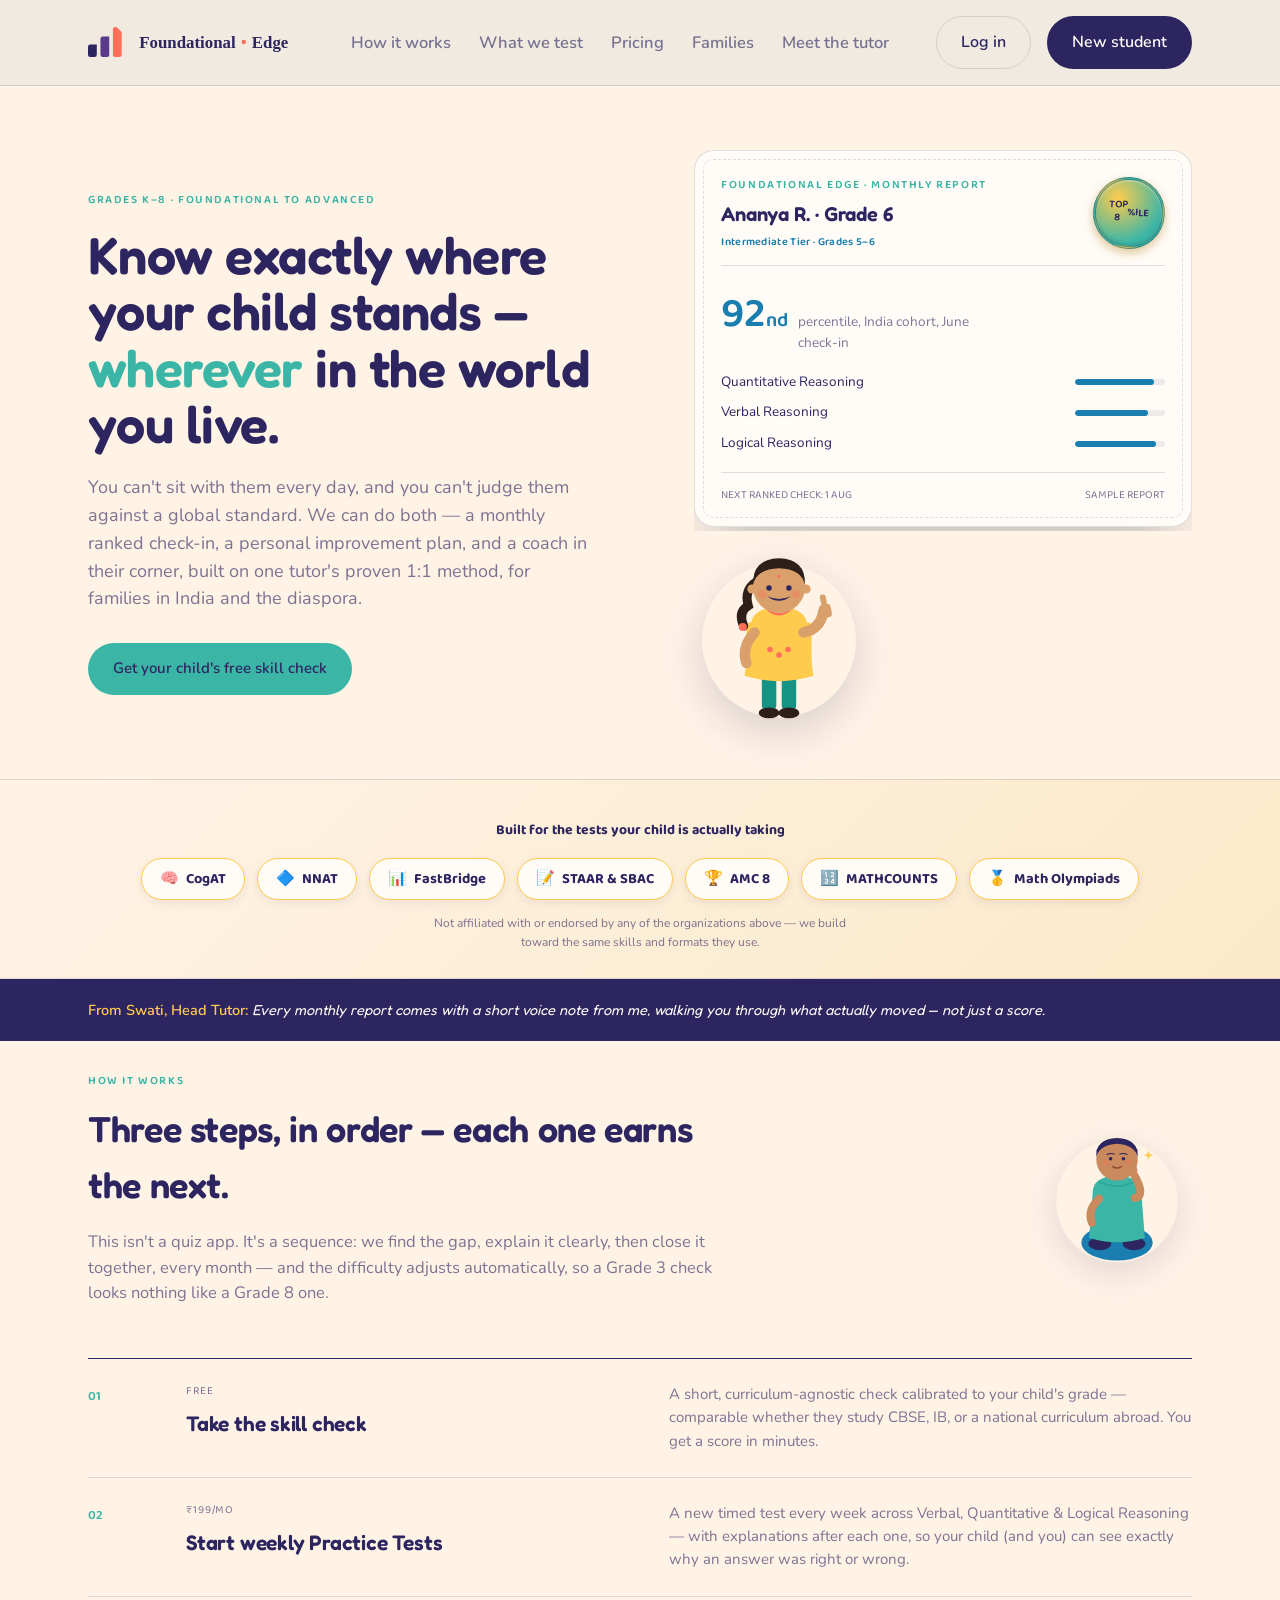
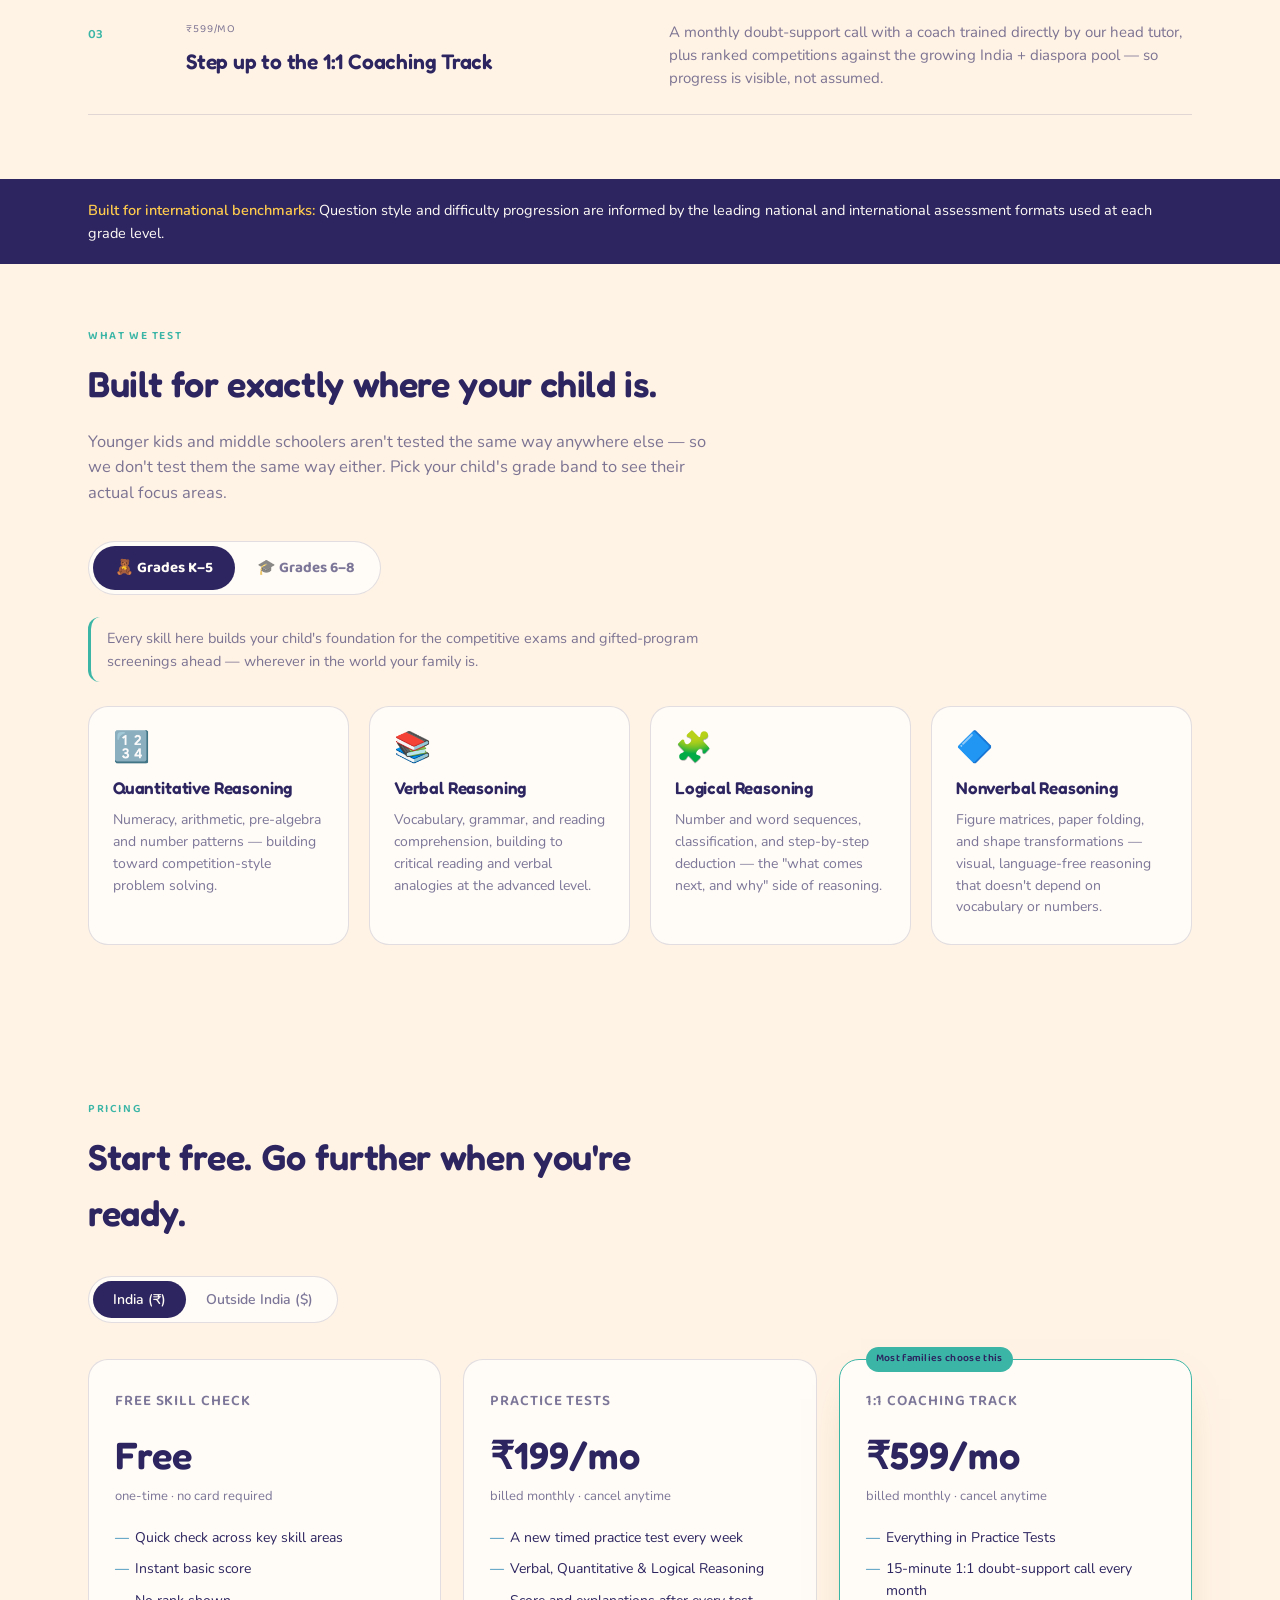
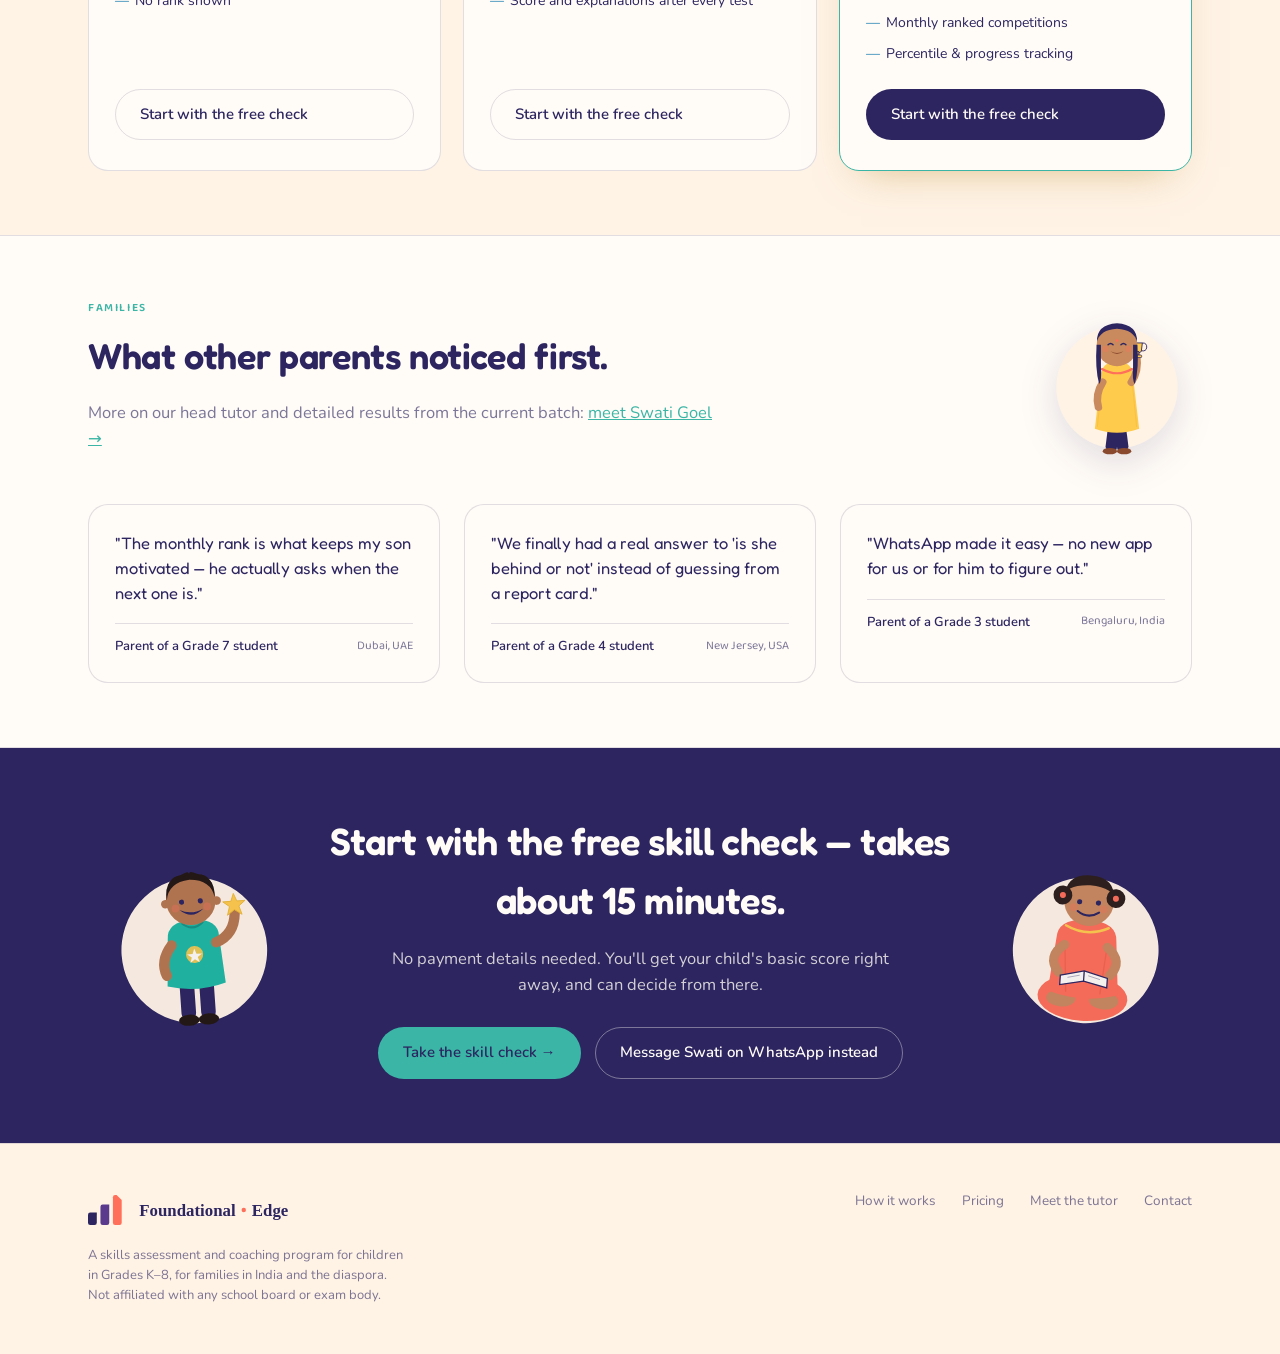
==== commit d5f4be3f: "Add exam-badges strip right below the hero New section, landing immediately as the page loads (right" ====
--- a/index.html
+++ b/index.html
@@ -101,6 +101,23 @@
     </div>
   </section>
 
+  <!-- EXAM BADGES: built for the tests families actually care about -->
+  <div class="exam-strip">
+    <div class="wrap">
+      <p class="exam-label">Built for the tests your child is actually taking</p>
+      <div class="exam-badges">
+        <span class="exam-badge"><span class="medal">🧠</span> CogAT</span>
+        <span class="exam-badge"><span class="medal">🔷</span> NNAT</span>
+        <span class="exam-badge"><span class="medal">📊</span> FastBridge</span>
+        <span class="exam-badge"><span class="medal">📝</span> STAAR &amp; SBAC</span>
+        <span class="exam-badge"><span class="medal">🏆</span> AMC 8</span>
+        <span class="exam-badge"><span class="medal">🔢</span> MATHCOUNTS</span>
+        <span class="exam-badge"><span class="medal">🥇</span> Math Olympiads</span>
+      </div>
+      <p class="exam-disclaimer">Not affiliated with or endorsed by any of the organizations above — we build toward the same skills and formats they use.</p>
+    </div>
+  </div>
+
   <!-- HOW IT WORKS -->
   <div class="strip personal-touch">
     <div class="wrap">
@@ -158,7 +175,7 @@
 
       <!-- GRADES K-5: Verbal / Quantitative / Logical / Nonverbal Reasoning -->
       <div id="band-early" class="reveal">
-        <p class="band-note">Every skill here builds your child's foundation for the <em>competitive exams</em> and <em>gifted-program</em> screenings ahead — wherever in the world your family is.</p>
+        <p class="band-note">Every skill here builds your child's foundation for the competitive exams and gifted-program screenings ahead — wherever in the world your family is.</p>
         <div class="skills-grid">
           <div class="skill-card">
             <span class="skill-icon">🔢</span>
@@ -185,7 +202,7 @@
 
       <!-- GRADES 6-8: subject domains -->
       <div id="band-middle" class="reveal" style="display:none;">
-        <p class="band-note">The same foundation, built subject by subject — real mastery that carries into <em>competition math</em>, <em>school assessments</em>, and everything that comes next.</p>
+        <p class="band-note">The same foundation, built subject by subject — real mastery that carries into competition math, school assessments, and everything that comes next.</p>
         <div class="domain-grid">
           <div class="domain-card">
             <span class="skill-icon">➗</span>
--- a/css/styles.css
+++ b/css/styles.css
@@ -107,7 +107,6 @@
     margin:16px 0 22px;
   }
   .hero h1 em{ font-style:normal; color:var(--brass); }
-  .band-note em{ font-style:normal; color:var(--brass); font-weight:700; }
   .hero p.lede{
     font-size:18px; color:var(--ink-soft); max-width:46ch; margin-bottom:30px;
   }
@@ -191,6 +190,35 @@
   .strip{ background:var(--ink); color:var(--paper-lt); padding:20px 0; }
   .strip .wrap{ display:flex; gap:14px; align-items:center; flex-wrap:wrap; font-size:14.5px; }
   .strip strong{ color:var(--brass-lt); font-weight:600; }
+
+  /* ---------- exam badges strip: "built for the tests your child is actually taking" ---------- */
+  .exam-strip{
+    background:linear-gradient(135deg, var(--paper) 0%, #FBE9C9 100%);
+    border-top:1px solid var(--line); border-bottom:1px solid var(--line);
+    padding:26px 0;
+  }
+  .exam-strip .exam-label{
+    font-family:'Baloo 2', sans-serif; font-weight:700; font-size:14px; color:var(--ink);
+    text-align:center; margin-bottom:16px;
+  }
+  .exam-badges{
+    display:flex; flex-wrap:wrap; justify-content:center; gap:12px; margin-bottom:14px;
+  }
+  .exam-badge{
+    display:inline-flex; align-items:center; gap:7px;
+    background:var(--paper-lt); border:1.5px solid var(--brass-lt); border-radius:999px;
+    padding:9px 18px; font-family:'Baloo 2', sans-serif; font-weight:700; font-size:14.5px; color:var(--ink);
+    box-shadow:0 3px 10px rgba(44,37,96,0.08);
+    transition:transform .15s ease, box-shadow .15s ease, border-color .15s ease;
+  }
+  .exam-badge:hover{ transform:translateY(-2px); box-shadow:0 6px 16px rgba(44,37,96,0.15); border-color:var(--brass); }
+  .exam-badge .medal{ font-size:15px; line-height:1; }
+  .exam-strip .exam-disclaimer{
+    text-align:center; font-size:12px; color:var(--ink-soft); max-width:60ch; margin:0 auto;
+  }
+  @media (max-width:640px){
+    .exam-badge{ font-size:13px; padding:8px 14px; }
+  }
 
   /* ---------- section shell ---------- */
   section{ padding:64px 0; }
@@ -271,7 +299,6 @@
     font-size:14.5px; color:var(--ink-soft); max-width:70ch; margin:0 0 24px;
     padding:10px 16px; background:var(--paper); border-radius:12px; border-left:3px solid var(--brass);
   }
-  .band-note strong{ color:var(--brass); font-weight:800; }
 
   /* ---------- subject-domain cards (grades 6-8) ---------- */
   .domain-grid{
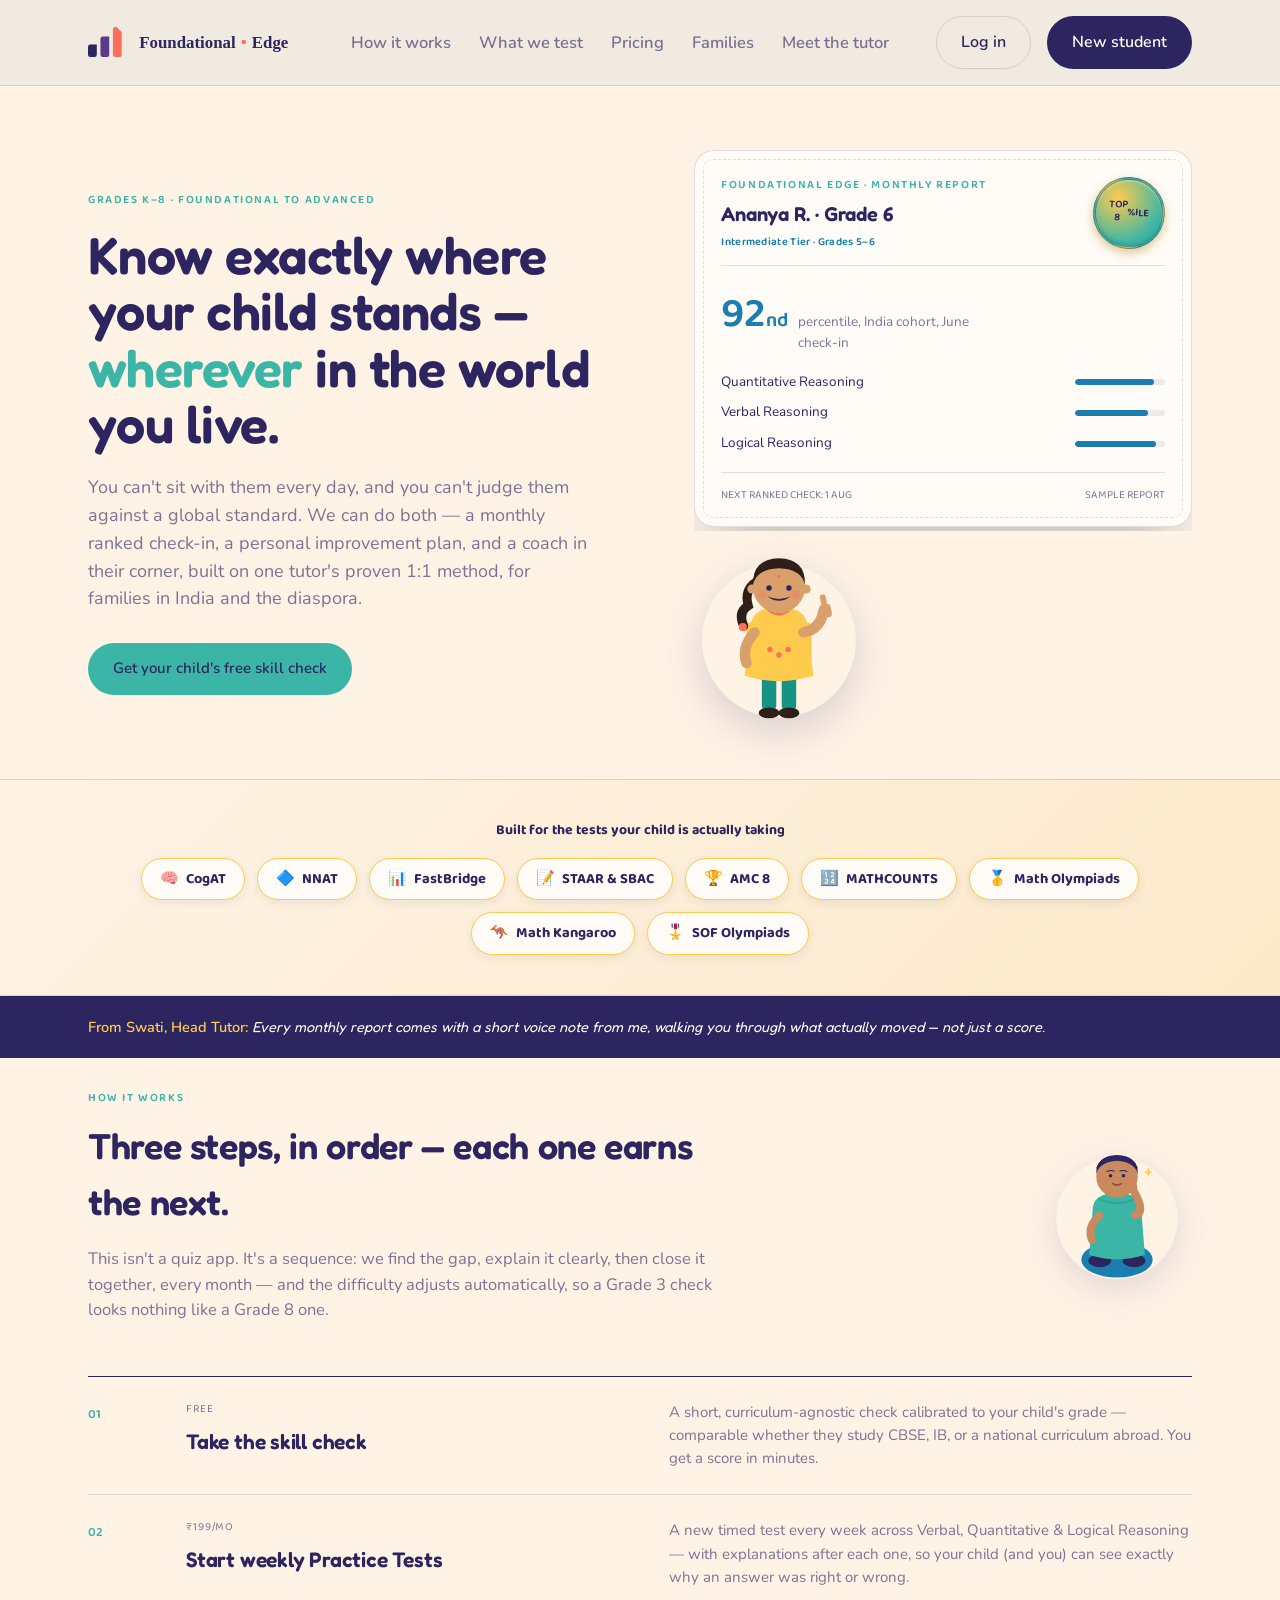
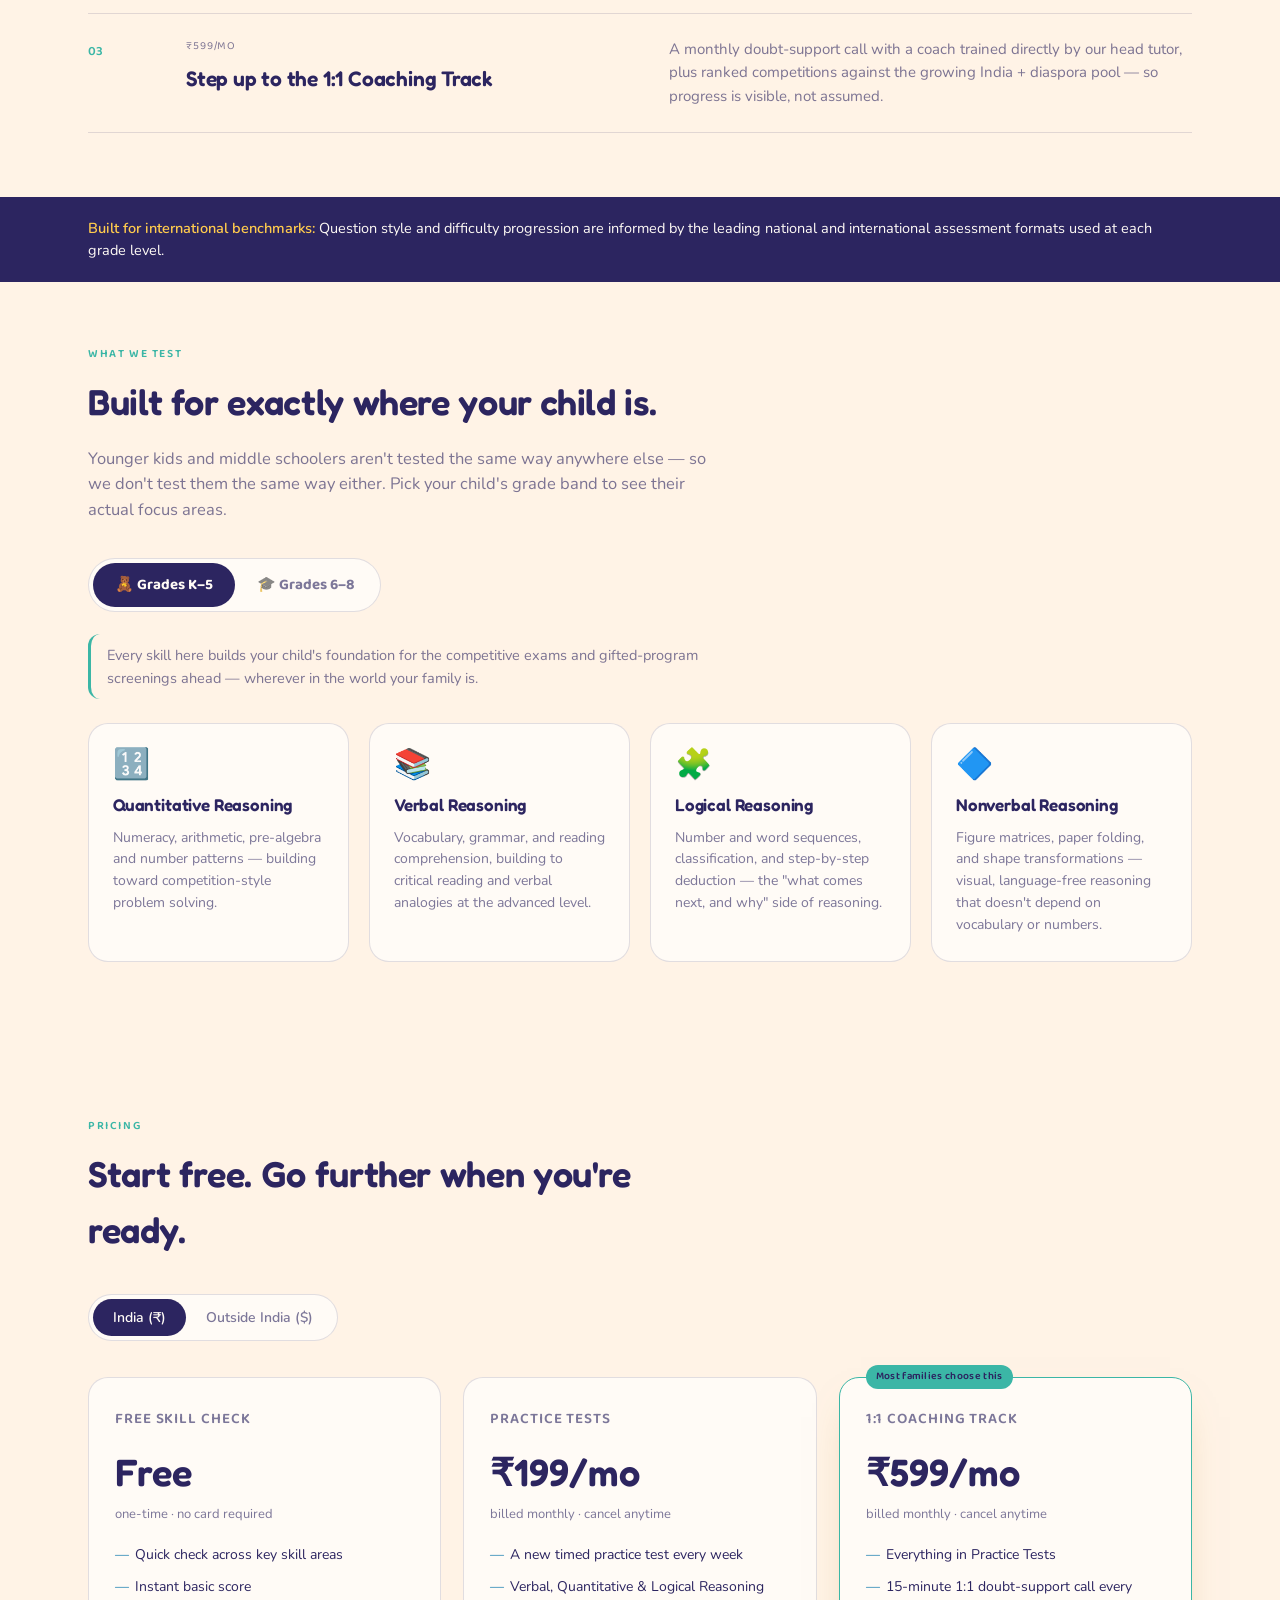
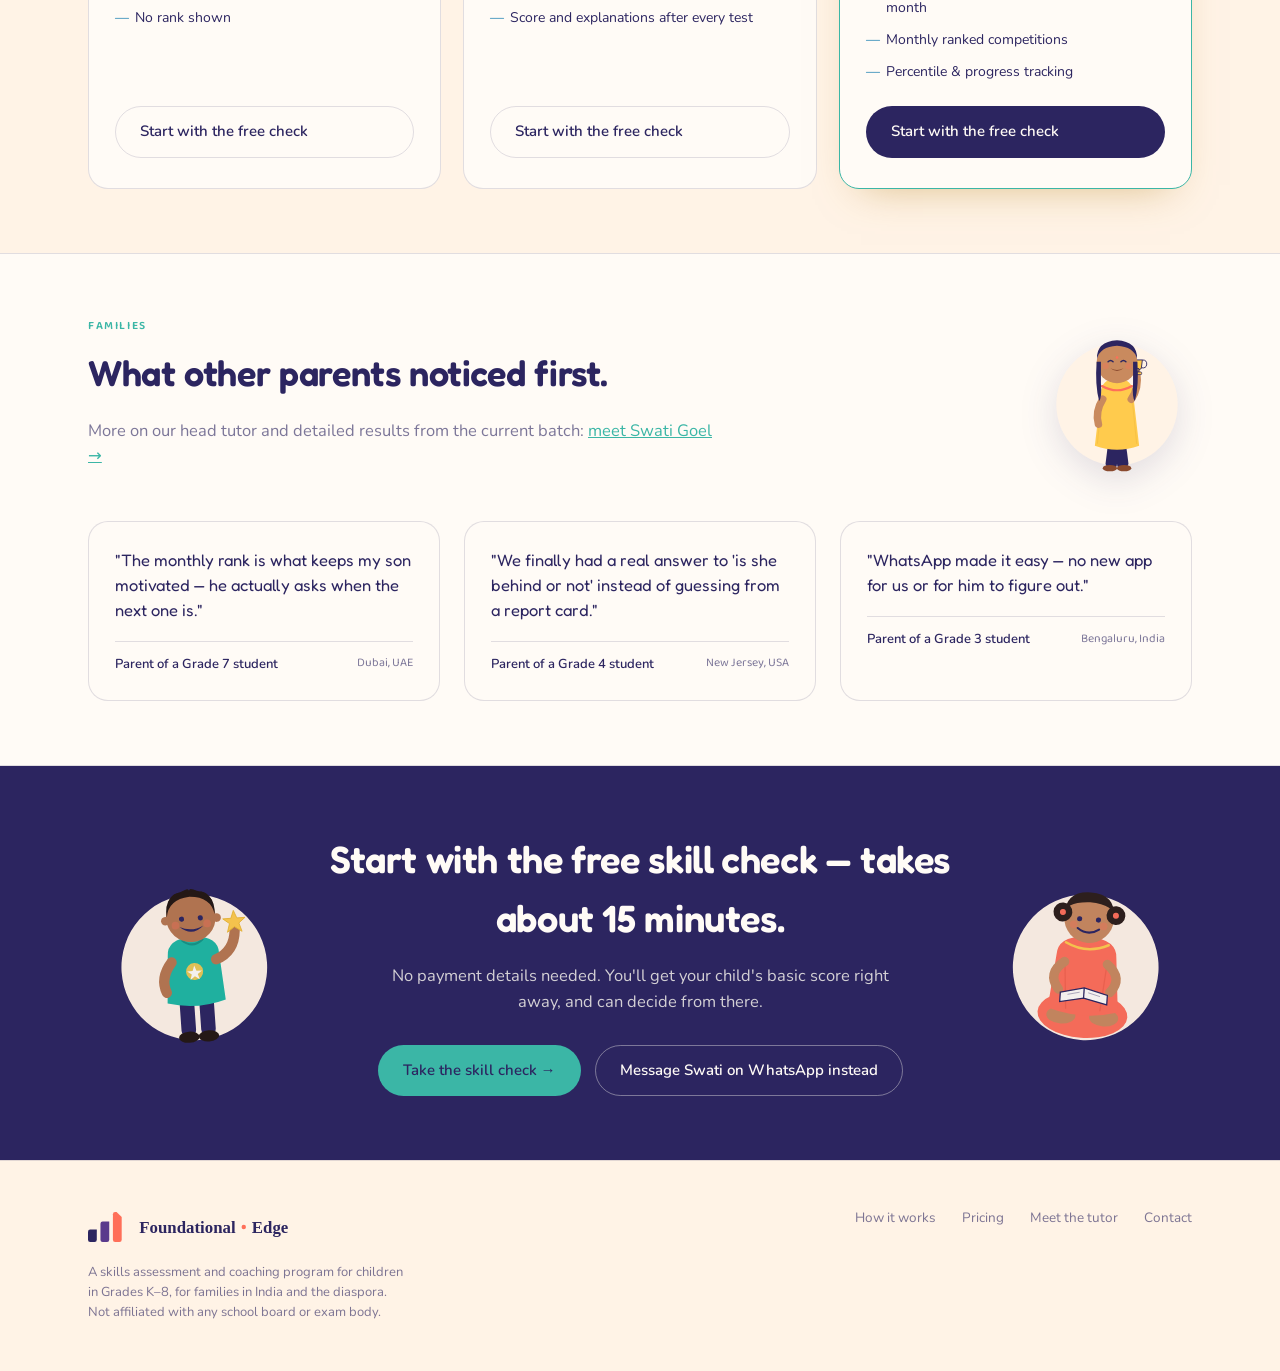
==== commit 6c96e082: "Remove disclaimer, add two globally-relevant exam badges Removed the 'Not affiliated with or endorse" ====
--- a/index.html
+++ b/index.html
@@ -113,8 +113,9 @@
         <span class="exam-badge"><span class="medal">🏆</span> AMC 8</span>
         <span class="exam-badge"><span class="medal">🔢</span> MATHCOUNTS</span>
         <span class="exam-badge"><span class="medal">🥇</span> Math Olympiads</span>
-      </div>
-      <p class="exam-disclaimer">Not affiliated with or endorsed by any of the organizations above — we build toward the same skills and formats they use.</p>
+        <span class="exam-badge"><span class="medal">🦘</span> Math Kangaroo</span>
+        <span class="exam-badge"><span class="medal">🎖️</span> SOF Olympiads</span>
+      </div>
     </div>
   </div>
 
--- a/css/styles.css
+++ b/css/styles.css
@@ -213,9 +213,6 @@
   }
   .exam-badge:hover{ transform:translateY(-2px); box-shadow:0 6px 16px rgba(44,37,96,0.15); border-color:var(--brass); }
   .exam-badge .medal{ font-size:15px; line-height:1; }
-  .exam-strip .exam-disclaimer{
-    text-align:center; font-size:12px; color:var(--ink-soft); max-width:60ch; margin:0 auto;
-  }
   @media (max-width:640px){
     .exam-badge{ font-size:13px; padding:8px 14px; }
   }
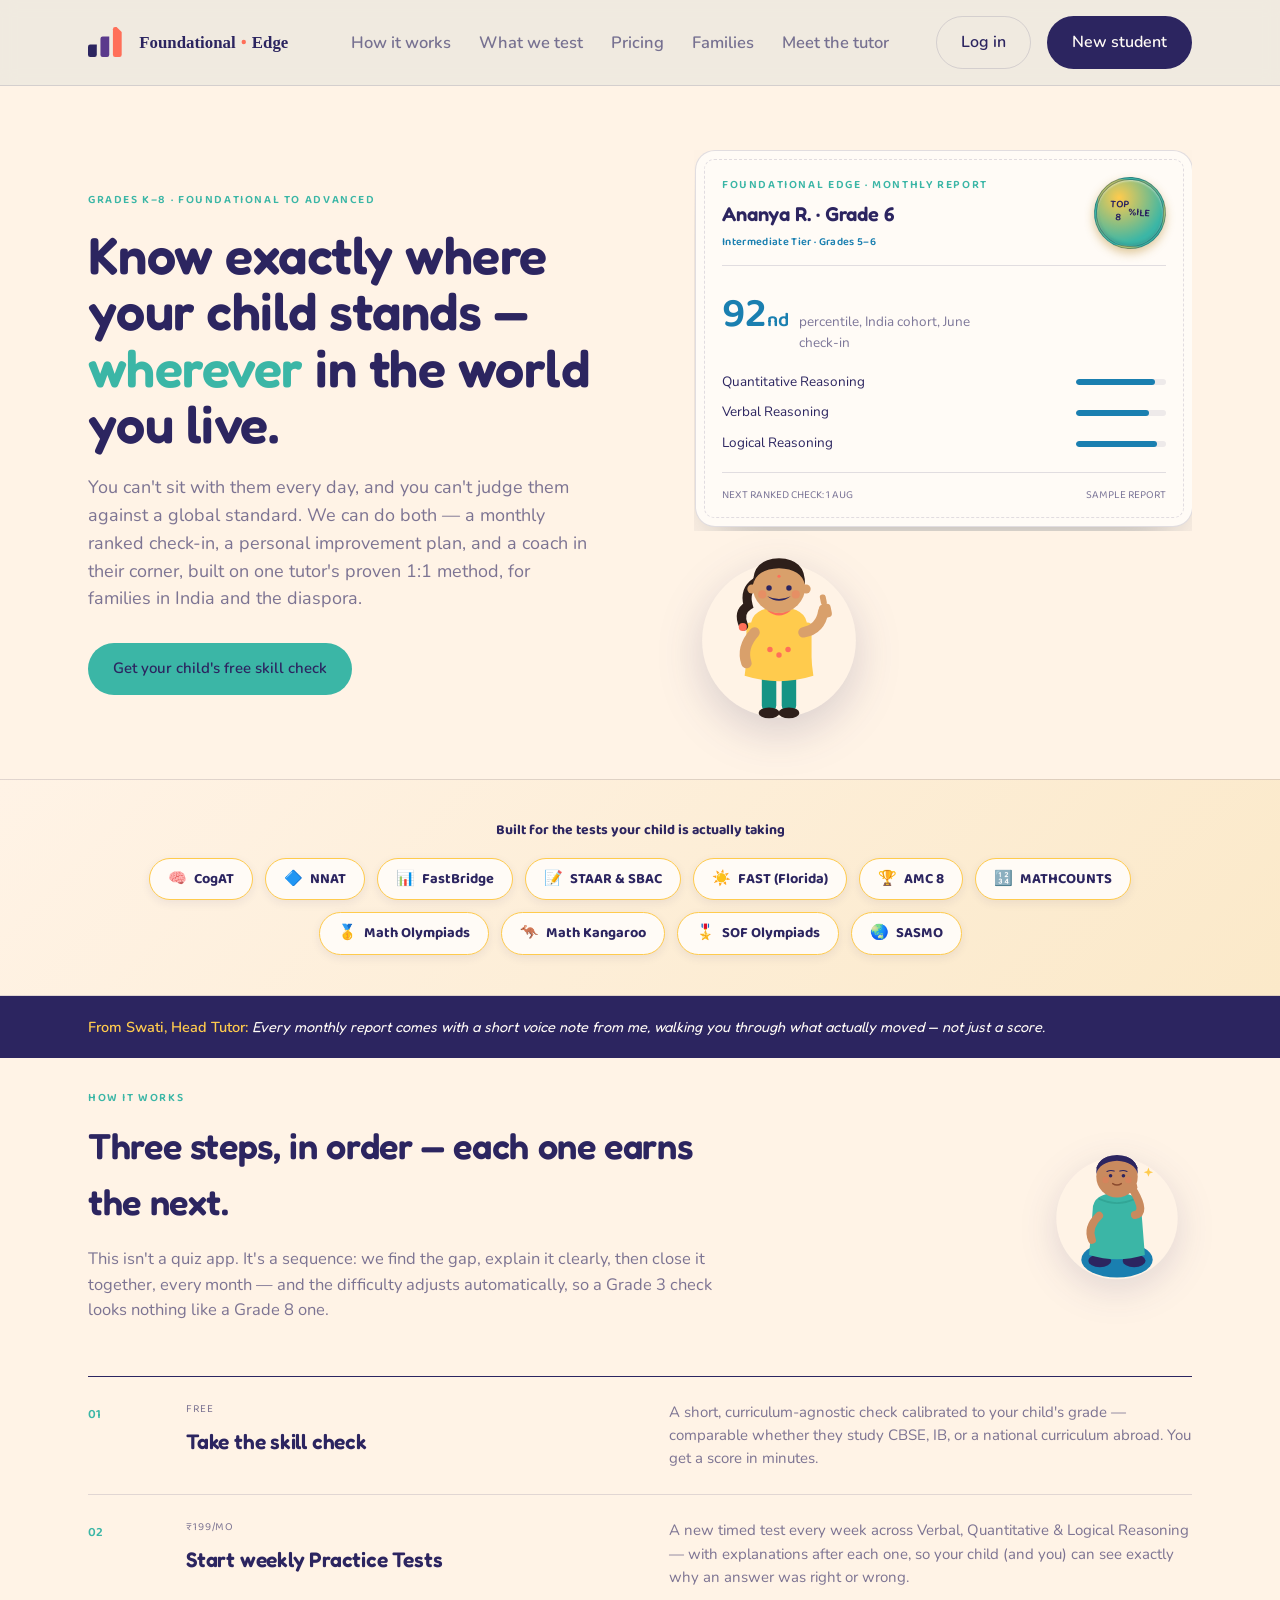
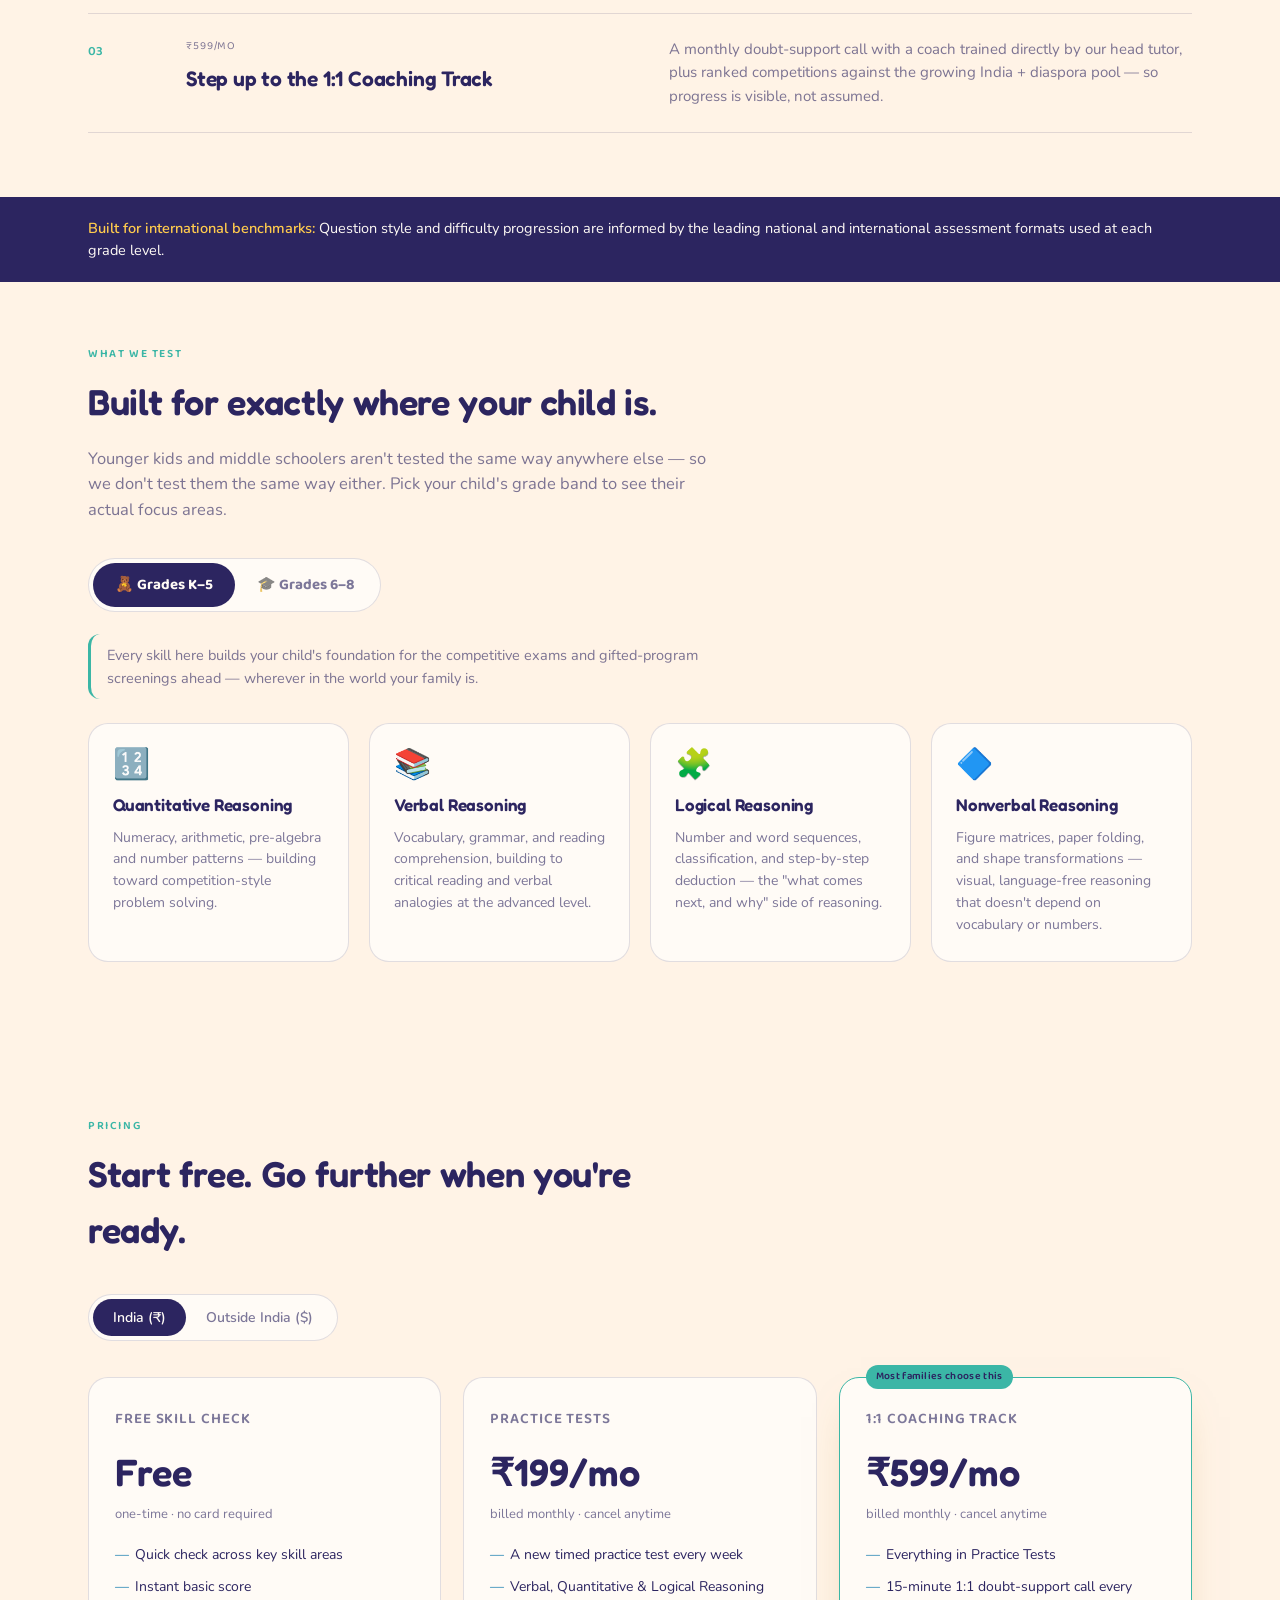
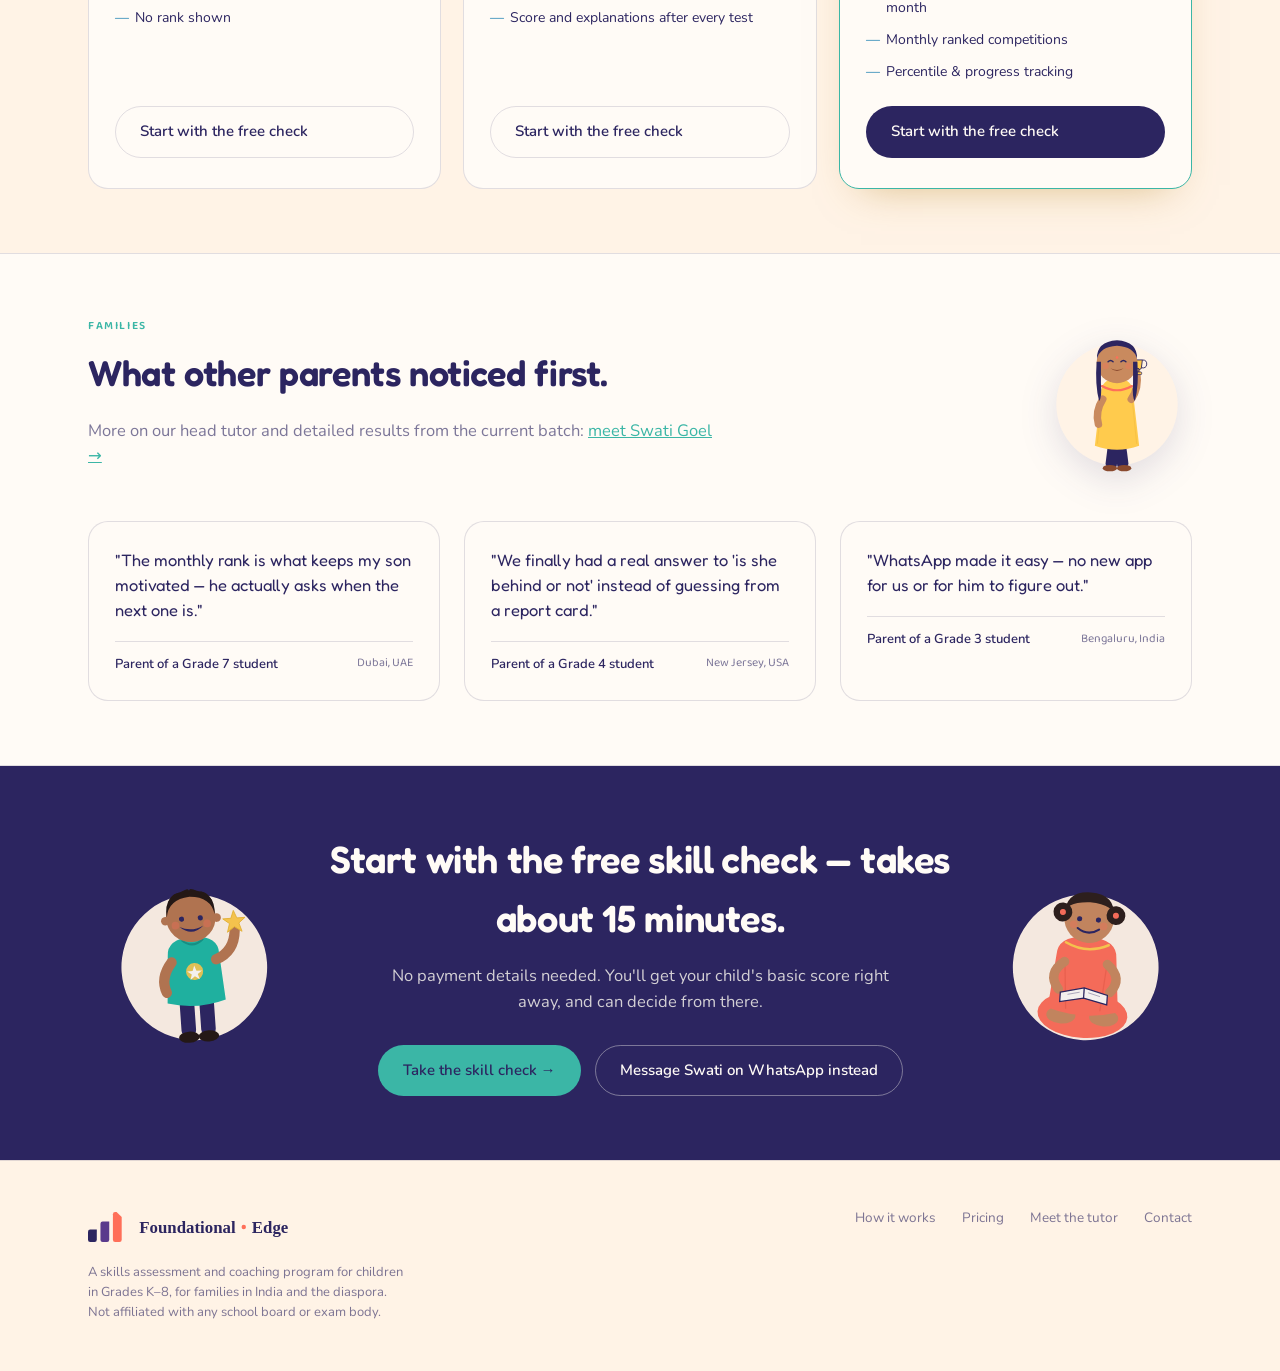
==== commit 69f1f8f6: "Add FAST (Florida) and SASMO — one strongest pick per category Per feedback: rather than adding all " ====
--- a/index.html
+++ b/index.html
@@ -110,11 +110,13 @@
         <span class="exam-badge"><span class="medal">🔷</span> NNAT</span>
         <span class="exam-badge"><span class="medal">📊</span> FastBridge</span>
         <span class="exam-badge"><span class="medal">📝</span> STAAR &amp; SBAC</span>
+        <span class="exam-badge"><span class="medal">☀️</span> FAST (Florida)</span>
         <span class="exam-badge"><span class="medal">🏆</span> AMC 8</span>
         <span class="exam-badge"><span class="medal">🔢</span> MATHCOUNTS</span>
         <span class="exam-badge"><span class="medal">🥇</span> Math Olympiads</span>
         <span class="exam-badge"><span class="medal">🦘</span> Math Kangaroo</span>
         <span class="exam-badge"><span class="medal">🎖️</span> SOF Olympiads</span>
+        <span class="exam-badge"><span class="medal">🌏</span> SASMO</span>
       </div>
     </div>
   </div>
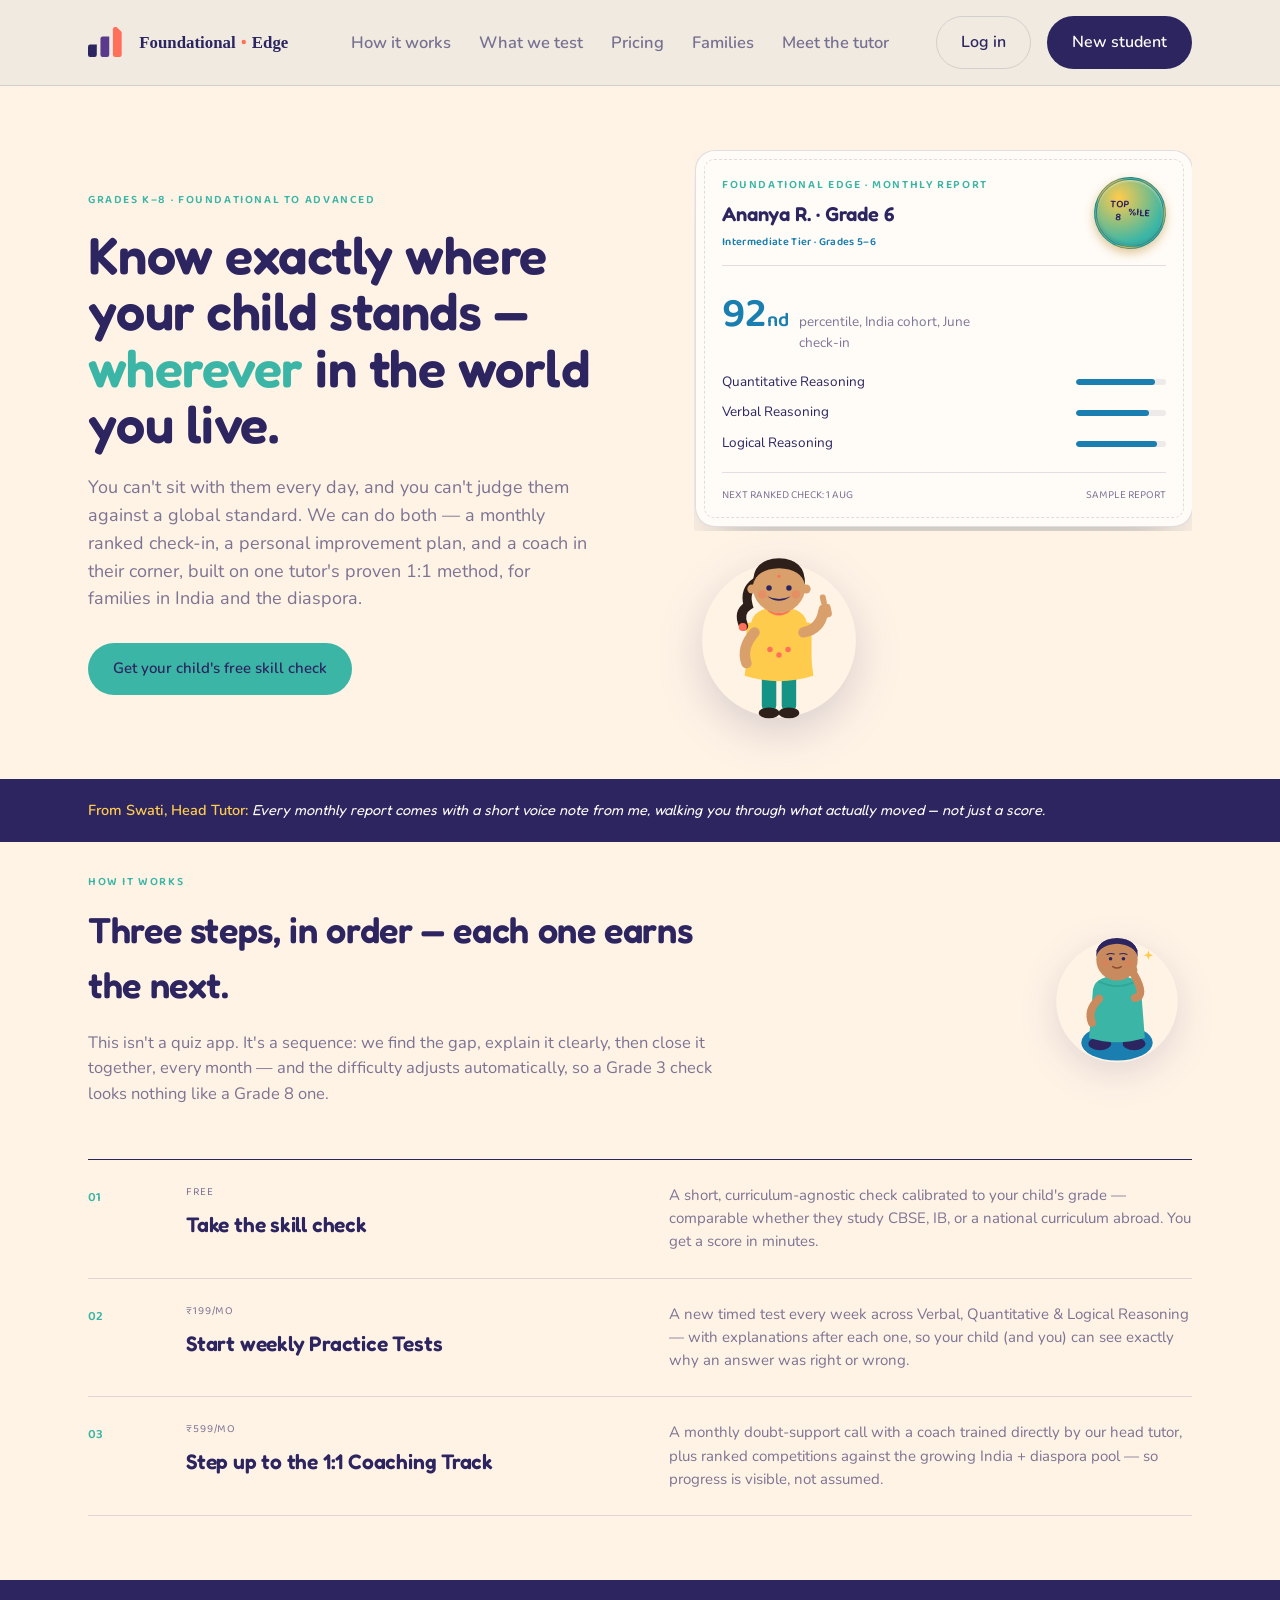
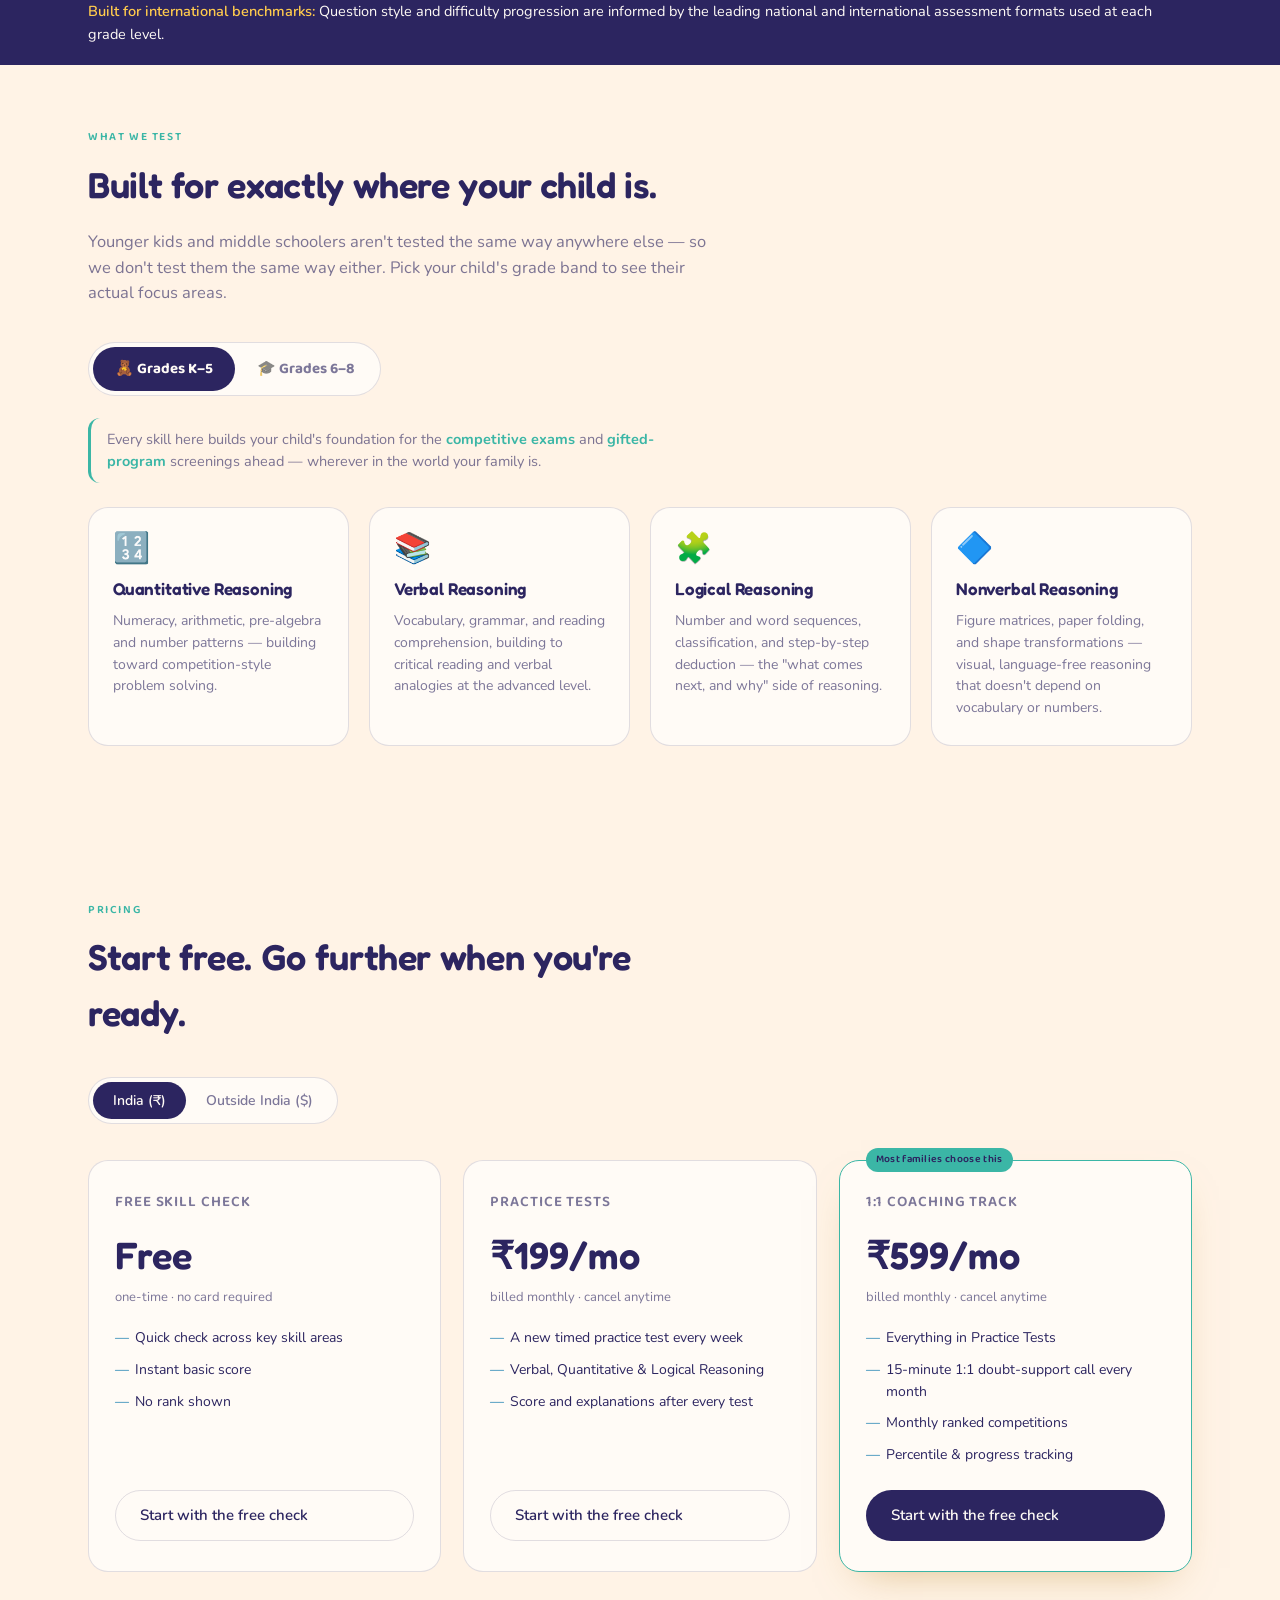
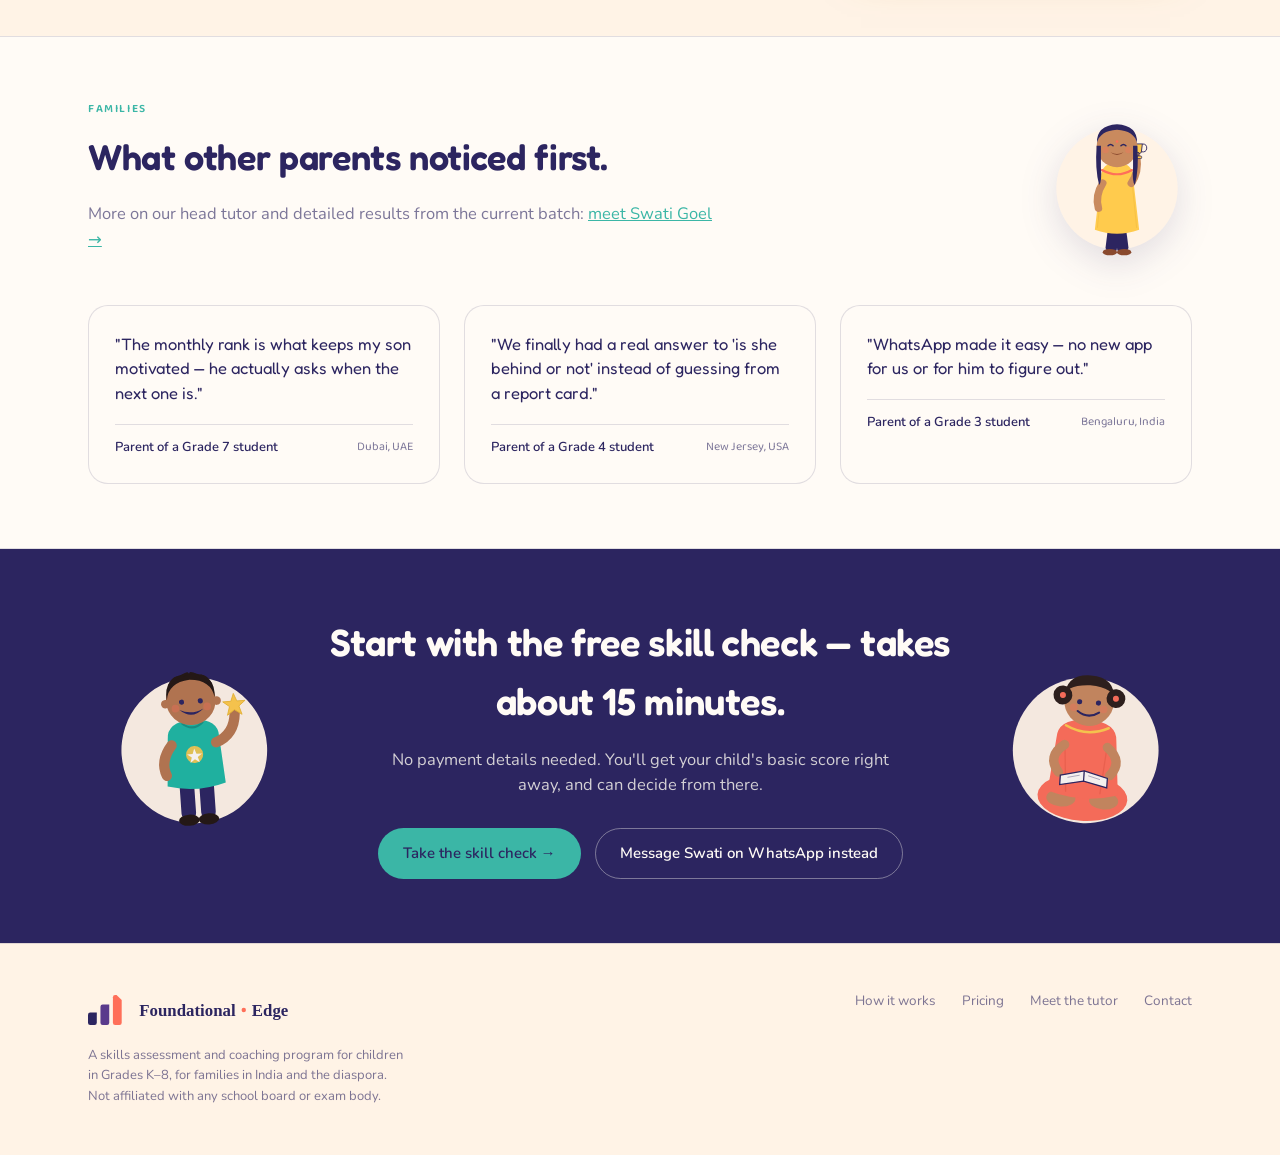
==== commit 77667678: "Merge pull request #38 from nigoel/claude/highlight-band-keywords2 Highlight key phrases in both gra" ====
--- a/index.html
+++ b/index.html
@@ -101,26 +101,6 @@
     </div>
   </section>
 
-  <!-- EXAM BADGES: built for the tests families actually care about -->
-  <div class="exam-strip">
-    <div class="wrap">
-      <p class="exam-label">Built for the tests your child is actually taking</p>
-      <div class="exam-badges">
-        <span class="exam-badge"><span class="medal">🧠</span> CogAT</span>
-        <span class="exam-badge"><span class="medal">🔷</span> NNAT</span>
-        <span class="exam-badge"><span class="medal">📊</span> FastBridge</span>
-        <span class="exam-badge"><span class="medal">📝</span> STAAR &amp; SBAC</span>
-        <span class="exam-badge"><span class="medal">☀️</span> FAST (Florida)</span>
-        <span class="exam-badge"><span class="medal">🏆</span> AMC 8</span>
-        <span class="exam-badge"><span class="medal">🔢</span> MATHCOUNTS</span>
-        <span class="exam-badge"><span class="medal">🥇</span> Math Olympiads</span>
-        <span class="exam-badge"><span class="medal">🦘</span> Math Kangaroo</span>
-        <span class="exam-badge"><span class="medal">🎖️</span> SOF Olympiads</span>
-        <span class="exam-badge"><span class="medal">🌏</span> SASMO</span>
-      </div>
-    </div>
-  </div>
-
   <!-- HOW IT WORKS -->
   <div class="strip personal-touch">
     <div class="wrap">
@@ -178,7 +158,7 @@
 
       <!-- GRADES K-5: Verbal / Quantitative / Logical / Nonverbal Reasoning -->
       <div id="band-early" class="reveal">
-        <p class="band-note">Every skill here builds your child's foundation for the competitive exams and gifted-program screenings ahead — wherever in the world your family is.</p>
+        <p class="band-note">Every skill here builds your child's foundation for the <em>competitive exams</em> and <em>gifted-program</em> screenings ahead — wherever in the world your family is.</p>
         <div class="skills-grid">
           <div class="skill-card">
             <span class="skill-icon">🔢</span>
@@ -205,7 +185,7 @@
 
       <!-- GRADES 6-8: subject domains -->
       <div id="band-middle" class="reveal" style="display:none;">
-        <p class="band-note">The same foundation, built subject by subject — real mastery that carries into competition math, school assessments, and everything that comes next.</p>
+        <p class="band-note">The same foundation, built subject by subject — real mastery that carries into <em>competition math</em>, <em>school assessments</em>, and everything that comes next.</p>
         <div class="domain-grid">
           <div class="domain-card">
             <span class="skill-icon">➗</span>
--- a/css/styles.css
+++ b/css/styles.css
@@ -107,6 +107,7 @@
     margin:16px 0 22px;
   }
   .hero h1 em{ font-style:normal; color:var(--brass); }
+  .band-note em{ font-style:normal; color:var(--brass); font-weight:700; }
   .hero p.lede{
     font-size:18px; color:var(--ink-soft); max-width:46ch; margin-bottom:30px;
   }
@@ -190,32 +191,6 @@
   .strip{ background:var(--ink); color:var(--paper-lt); padding:20px 0; }
   .strip .wrap{ display:flex; gap:14px; align-items:center; flex-wrap:wrap; font-size:14.5px; }
   .strip strong{ color:var(--brass-lt); font-weight:600; }
-
-  /* ---------- exam badges strip: "built for the tests your child is actually taking" ---------- */
-  .exam-strip{
-    background:linear-gradient(135deg, var(--paper) 0%, #FBE9C9 100%);
-    border-top:1px solid var(--line); border-bottom:1px solid var(--line);
-    padding:26px 0;
-  }
-  .exam-strip .exam-label{
-    font-family:'Baloo 2', sans-serif; font-weight:700; font-size:14px; color:var(--ink);
-    text-align:center; margin-bottom:16px;
-  }
-  .exam-badges{
-    display:flex; flex-wrap:wrap; justify-content:center; gap:12px; margin-bottom:14px;
-  }
-  .exam-badge{
-    display:inline-flex; align-items:center; gap:7px;
-    background:var(--paper-lt); border:1.5px solid var(--brass-lt); border-radius:999px;
-    padding:9px 18px; font-family:'Baloo 2', sans-serif; font-weight:700; font-size:14.5px; color:var(--ink);
-    box-shadow:0 3px 10px rgba(44,37,96,0.08);
-    transition:transform .15s ease, box-shadow .15s ease, border-color .15s ease;
-  }
-  .exam-badge:hover{ transform:translateY(-2px); box-shadow:0 6px 16px rgba(44,37,96,0.15); border-color:var(--brass); }
-  .exam-badge .medal{ font-size:15px; line-height:1; }
-  @media (max-width:640px){
-    .exam-badge{ font-size:13px; padding:8px 14px; }
-  }
 
   /* ---------- section shell ---------- */
   section{ padding:64px 0; }
@@ -296,6 +271,7 @@
     font-size:14.5px; color:var(--ink-soft); max-width:70ch; margin:0 0 24px;
     padding:10px 16px; background:var(--paper); border-radius:12px; border-left:3px solid var(--brass);
   }
+  .band-note strong{ color:var(--brass); font-weight:800; }
 
   /* ---------- subject-domain cards (grades 6-8) ---------- */
   .domain-grid{
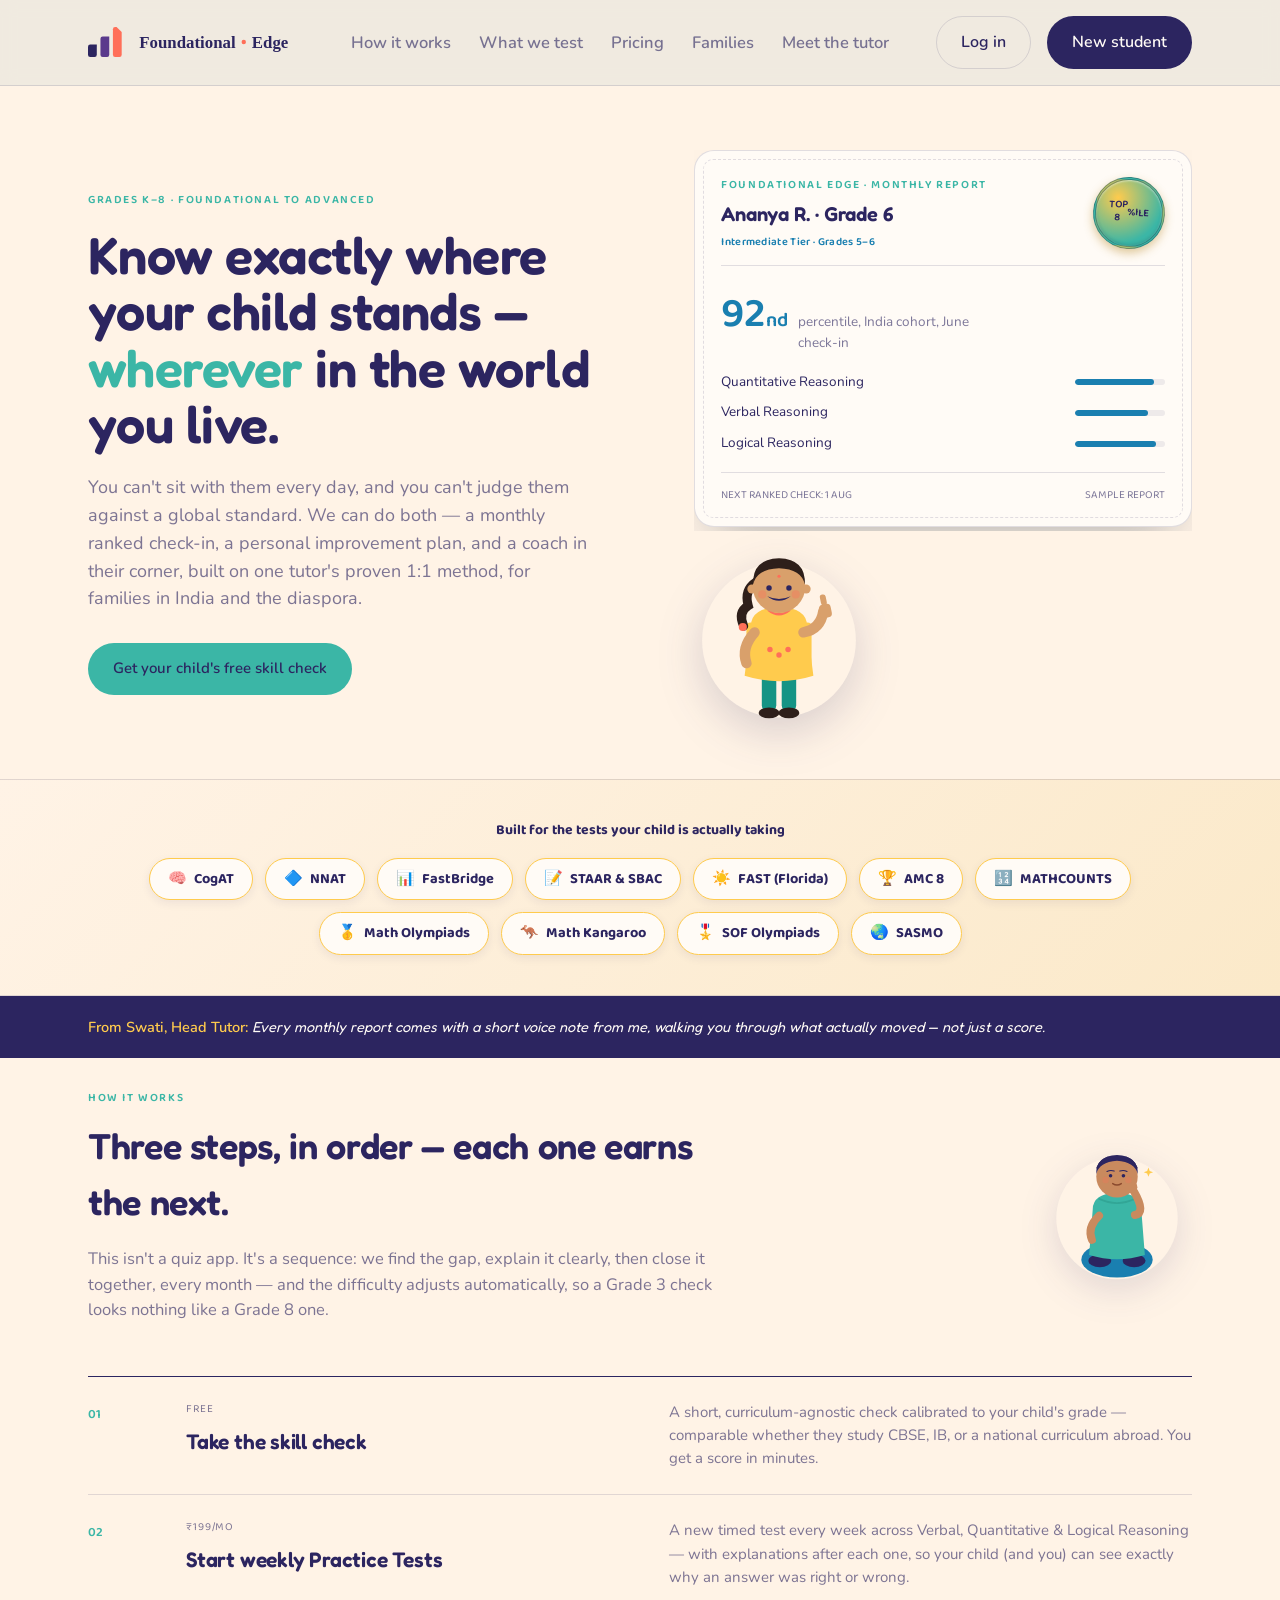
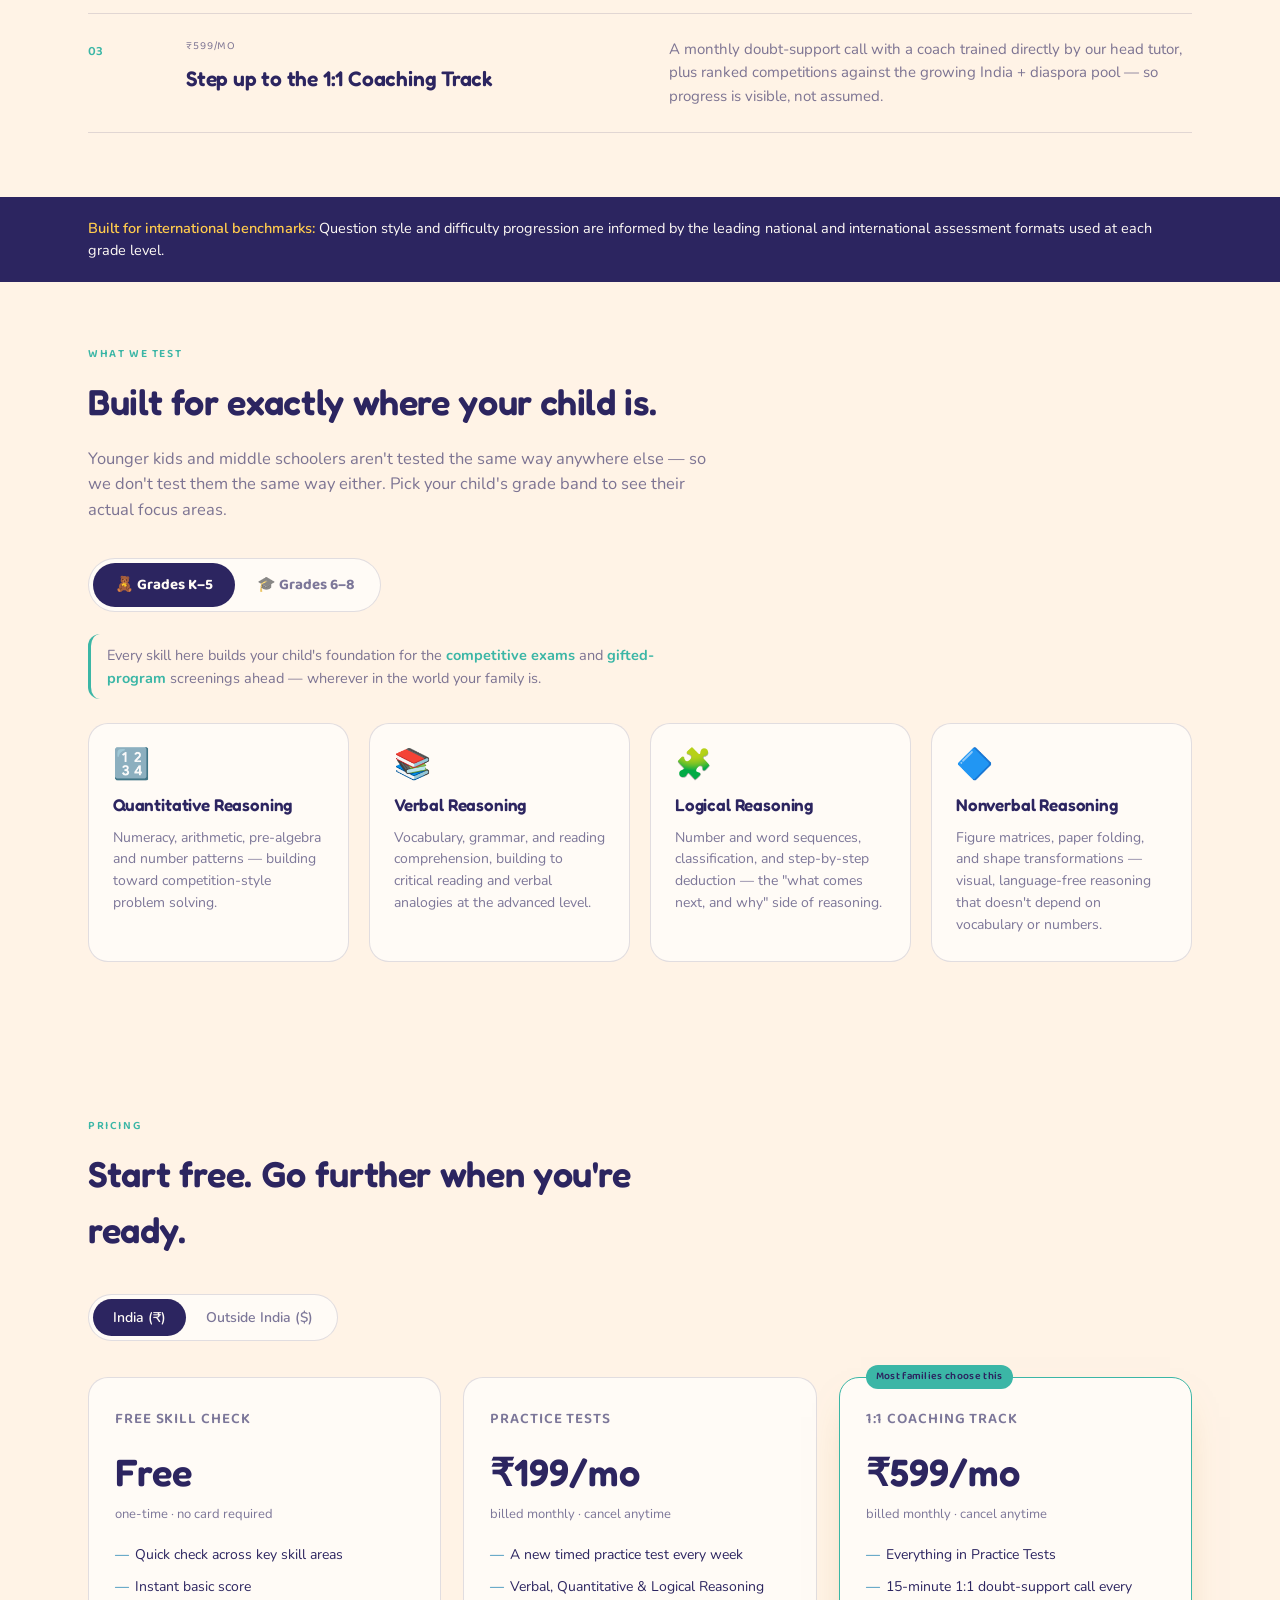
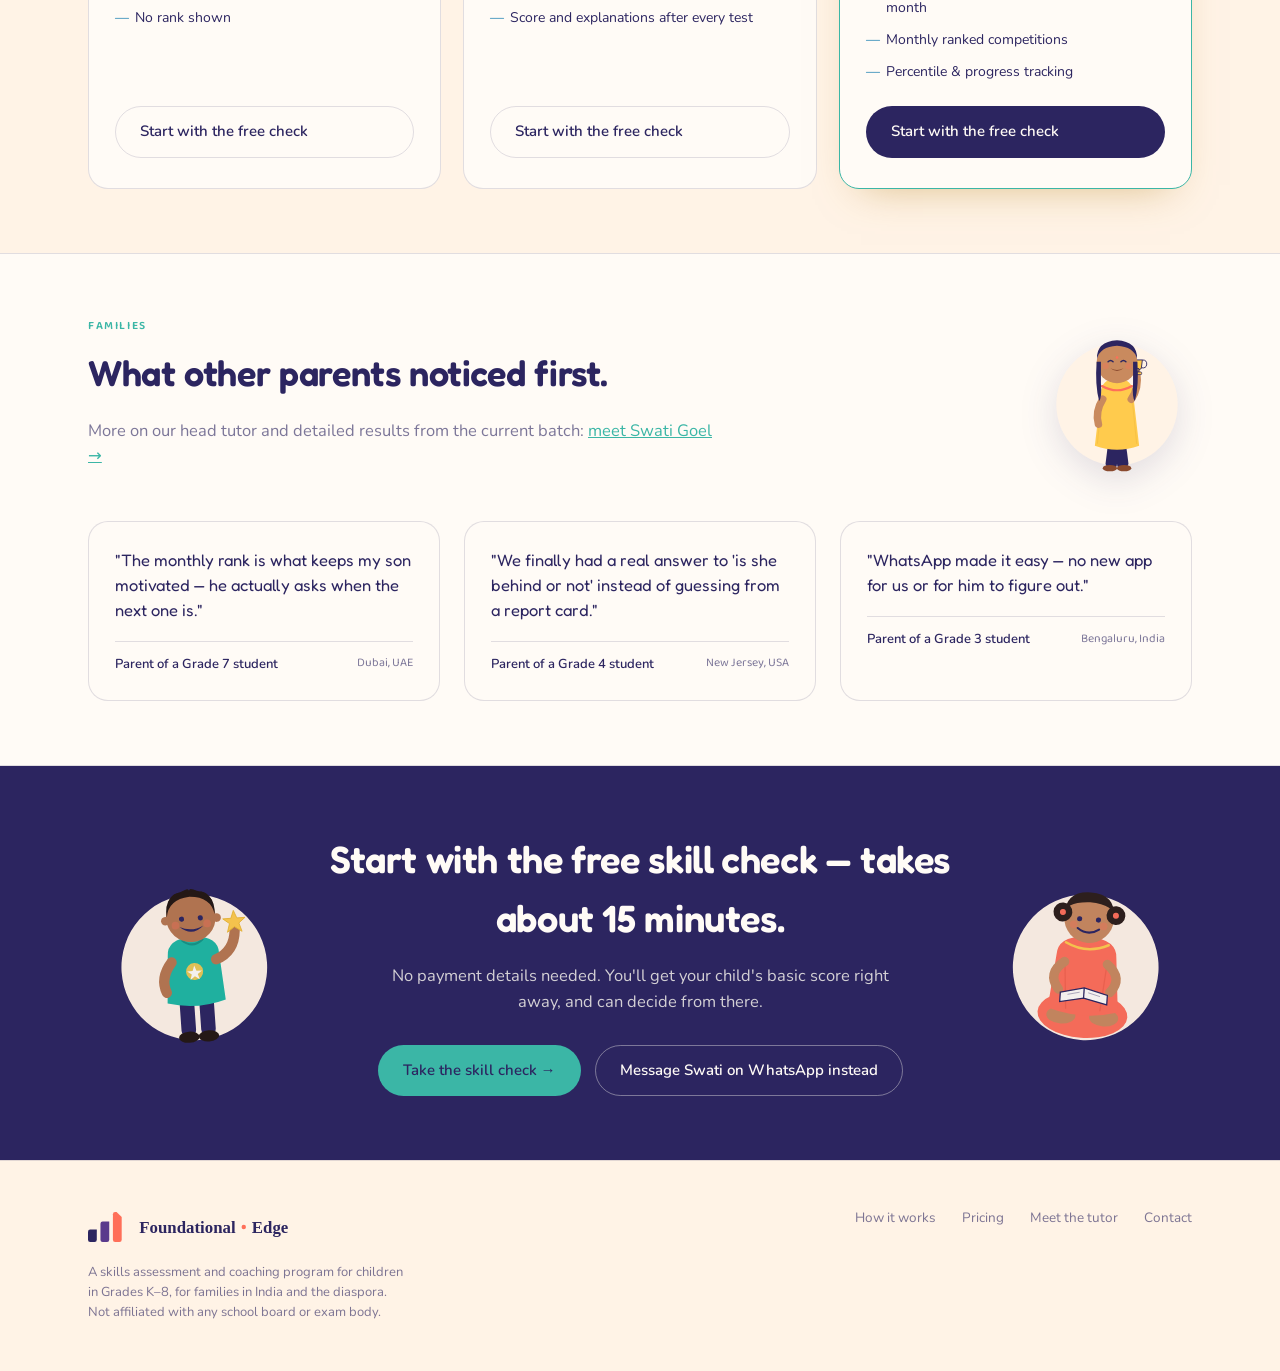
==== commit 1ade9483: "Merge pull request #39 from nigoel/claude/exam-badges-strip Add exam-badges strip right below the he" ====
--- a/index.html
+++ b/index.html
@@ -101,6 +101,26 @@
     </div>
   </section>
 
+  <!-- EXAM BADGES: built for the tests families actually care about -->
+  <div class="exam-strip">
+    <div class="wrap">
+      <p class="exam-label">Built for the tests your child is actually taking</p>
+      <div class="exam-badges">
+        <span class="exam-badge"><span class="medal">🧠</span> CogAT</span>
+        <span class="exam-badge"><span class="medal">🔷</span> NNAT</span>
+        <span class="exam-badge"><span class="medal">📊</span> FastBridge</span>
+        <span class="exam-badge"><span class="medal">📝</span> STAAR &amp; SBAC</span>
+        <span class="exam-badge"><span class="medal">☀️</span> FAST (Florida)</span>
+        <span class="exam-badge"><span class="medal">🏆</span> AMC 8</span>
+        <span class="exam-badge"><span class="medal">🔢</span> MATHCOUNTS</span>
+        <span class="exam-badge"><span class="medal">🥇</span> Math Olympiads</span>
+        <span class="exam-badge"><span class="medal">🦘</span> Math Kangaroo</span>
+        <span class="exam-badge"><span class="medal">🎖️</span> SOF Olympiads</span>
+        <span class="exam-badge"><span class="medal">🌏</span> SASMO</span>
+      </div>
+    </div>
+  </div>
+
   <!-- HOW IT WORKS -->
   <div class="strip personal-touch">
     <div class="wrap">
--- a/css/styles.css
+++ b/css/styles.css
@@ -191,6 +191,32 @@
   .strip{ background:var(--ink); color:var(--paper-lt); padding:20px 0; }
   .strip .wrap{ display:flex; gap:14px; align-items:center; flex-wrap:wrap; font-size:14.5px; }
   .strip strong{ color:var(--brass-lt); font-weight:600; }
+
+  /* ---------- exam badges strip: "built for the tests your child is actually taking" ---------- */
+  .exam-strip{
+    background:linear-gradient(135deg, var(--paper) 0%, #FBE9C9 100%);
+    border-top:1px solid var(--line); border-bottom:1px solid var(--line);
+    padding:26px 0;
+  }
+  .exam-strip .exam-label{
+    font-family:'Baloo 2', sans-serif; font-weight:700; font-size:14px; color:var(--ink);
+    text-align:center; margin-bottom:16px;
+  }
+  .exam-badges{
+    display:flex; flex-wrap:wrap; justify-content:center; gap:12px; margin-bottom:14px;
+  }
+  .exam-badge{
+    display:inline-flex; align-items:center; gap:7px;
+    background:var(--paper-lt); border:1.5px solid var(--brass-lt); border-radius:999px;
+    padding:9px 18px; font-family:'Baloo 2', sans-serif; font-weight:700; font-size:14.5px; color:var(--ink);
+    box-shadow:0 3px 10px rgba(44,37,96,0.08);
+    transition:transform .15s ease, box-shadow .15s ease, border-color .15s ease;
+  }
+  .exam-badge:hover{ transform:translateY(-2px); box-shadow:0 6px 16px rgba(44,37,96,0.15); border-color:var(--brass); }
+  .exam-badge .medal{ font-size:15px; line-height:1; }
+  @media (max-width:640px){
+    .exam-badge{ font-size:13px; padding:8px 14px; }
+  }
 
   /* ---------- section shell ---------- */
   section{ padding:64px 0; }
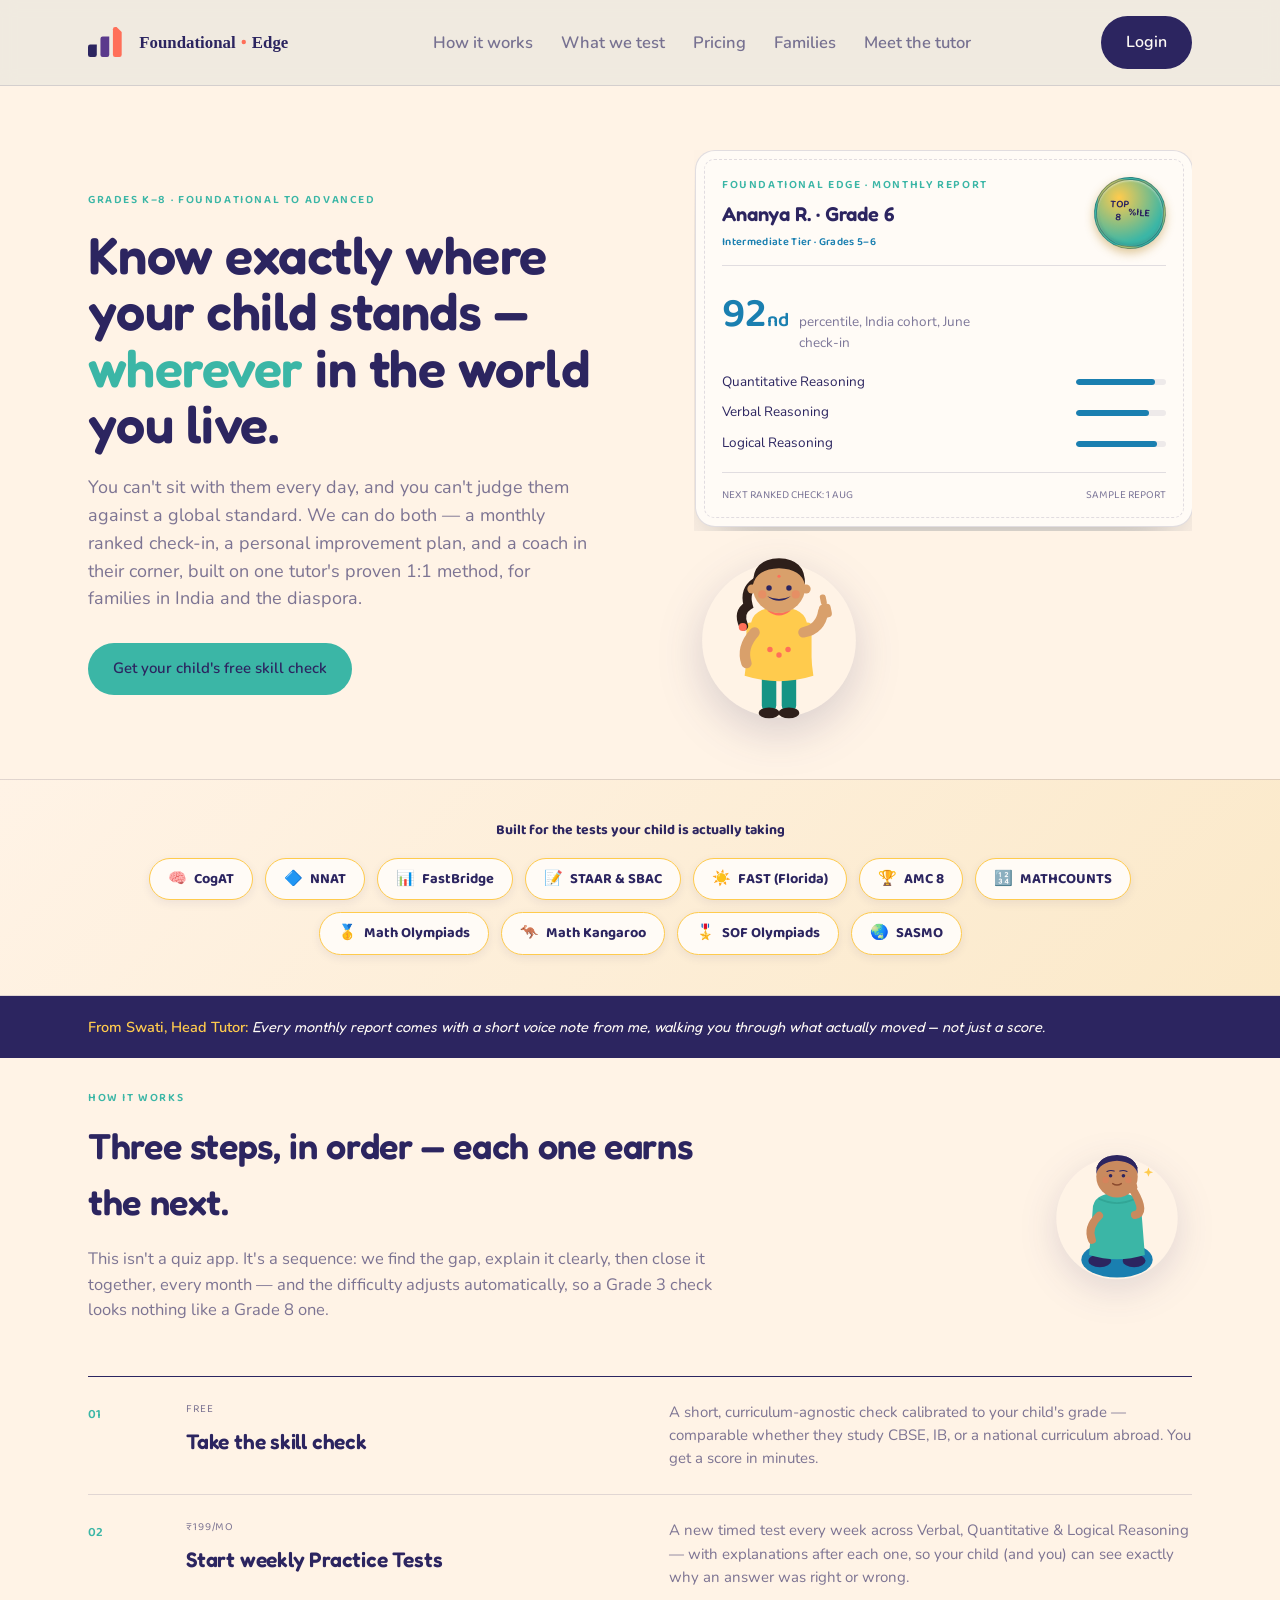
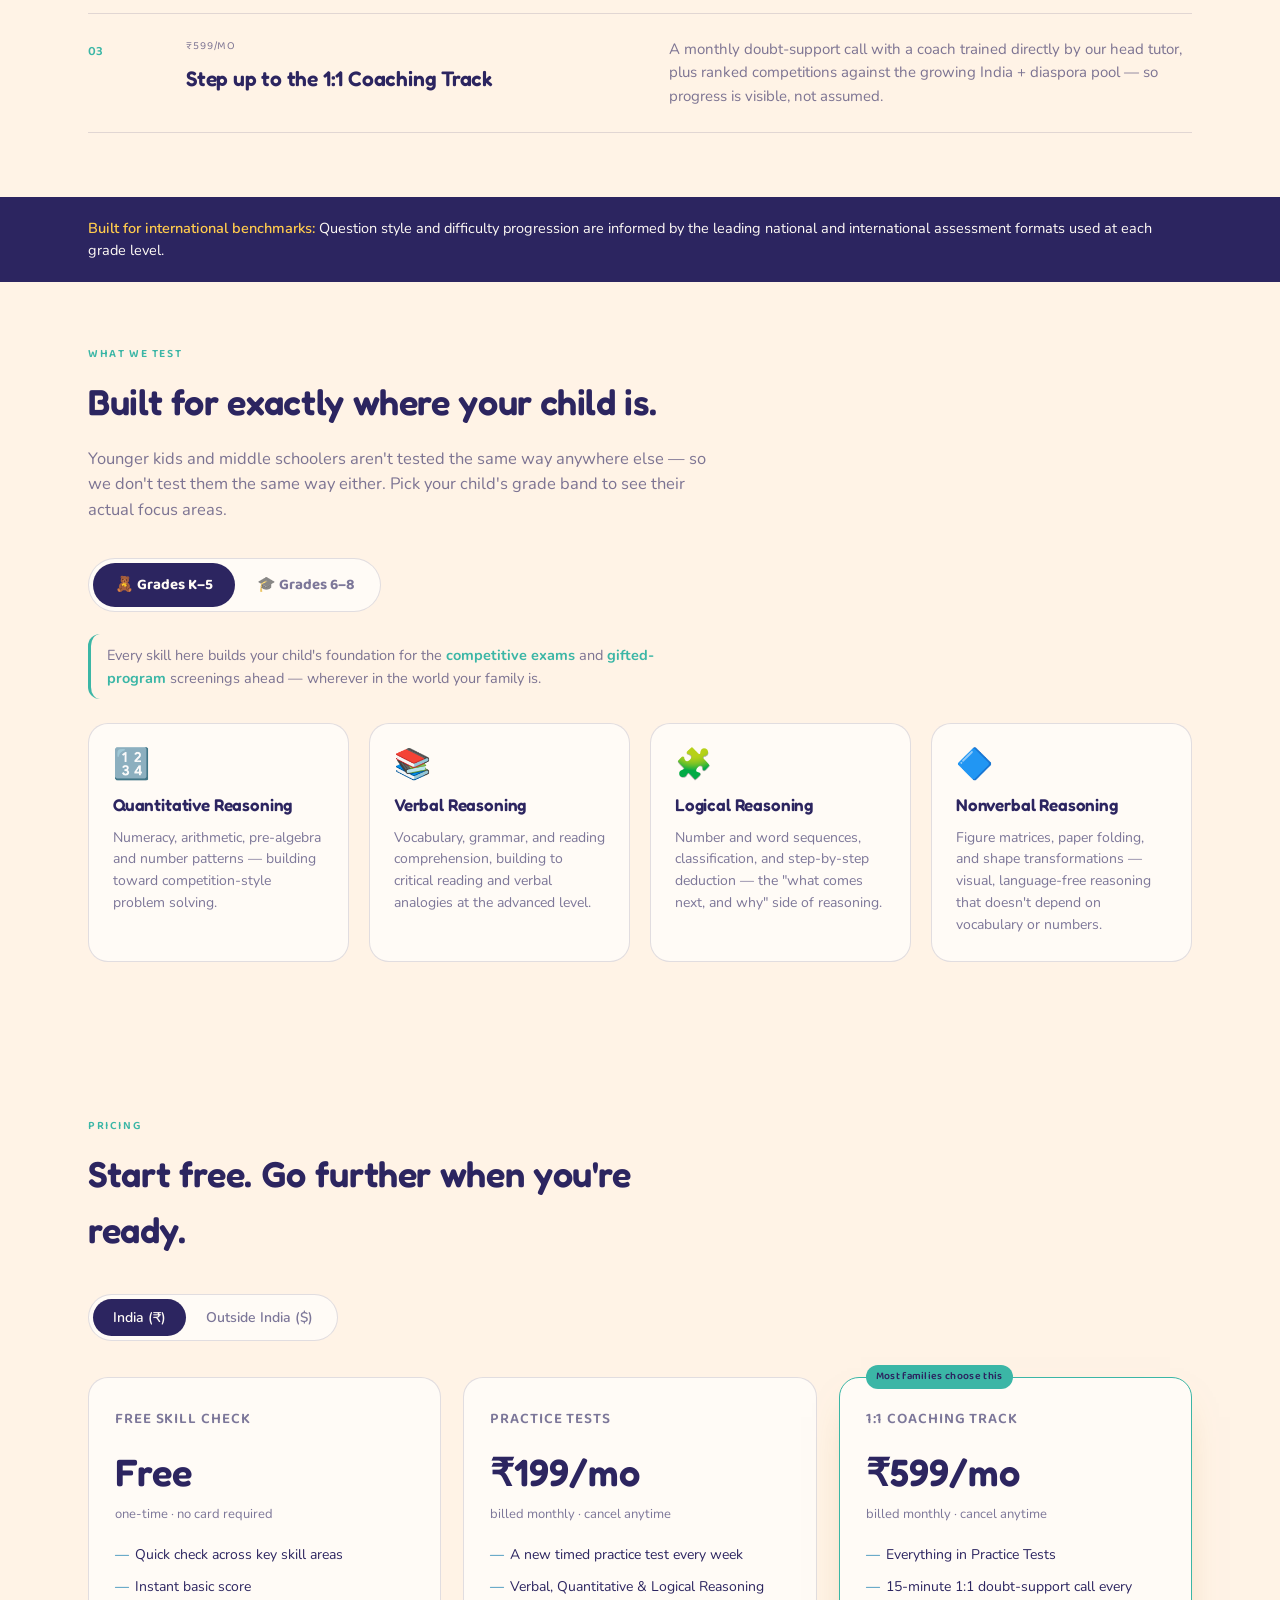
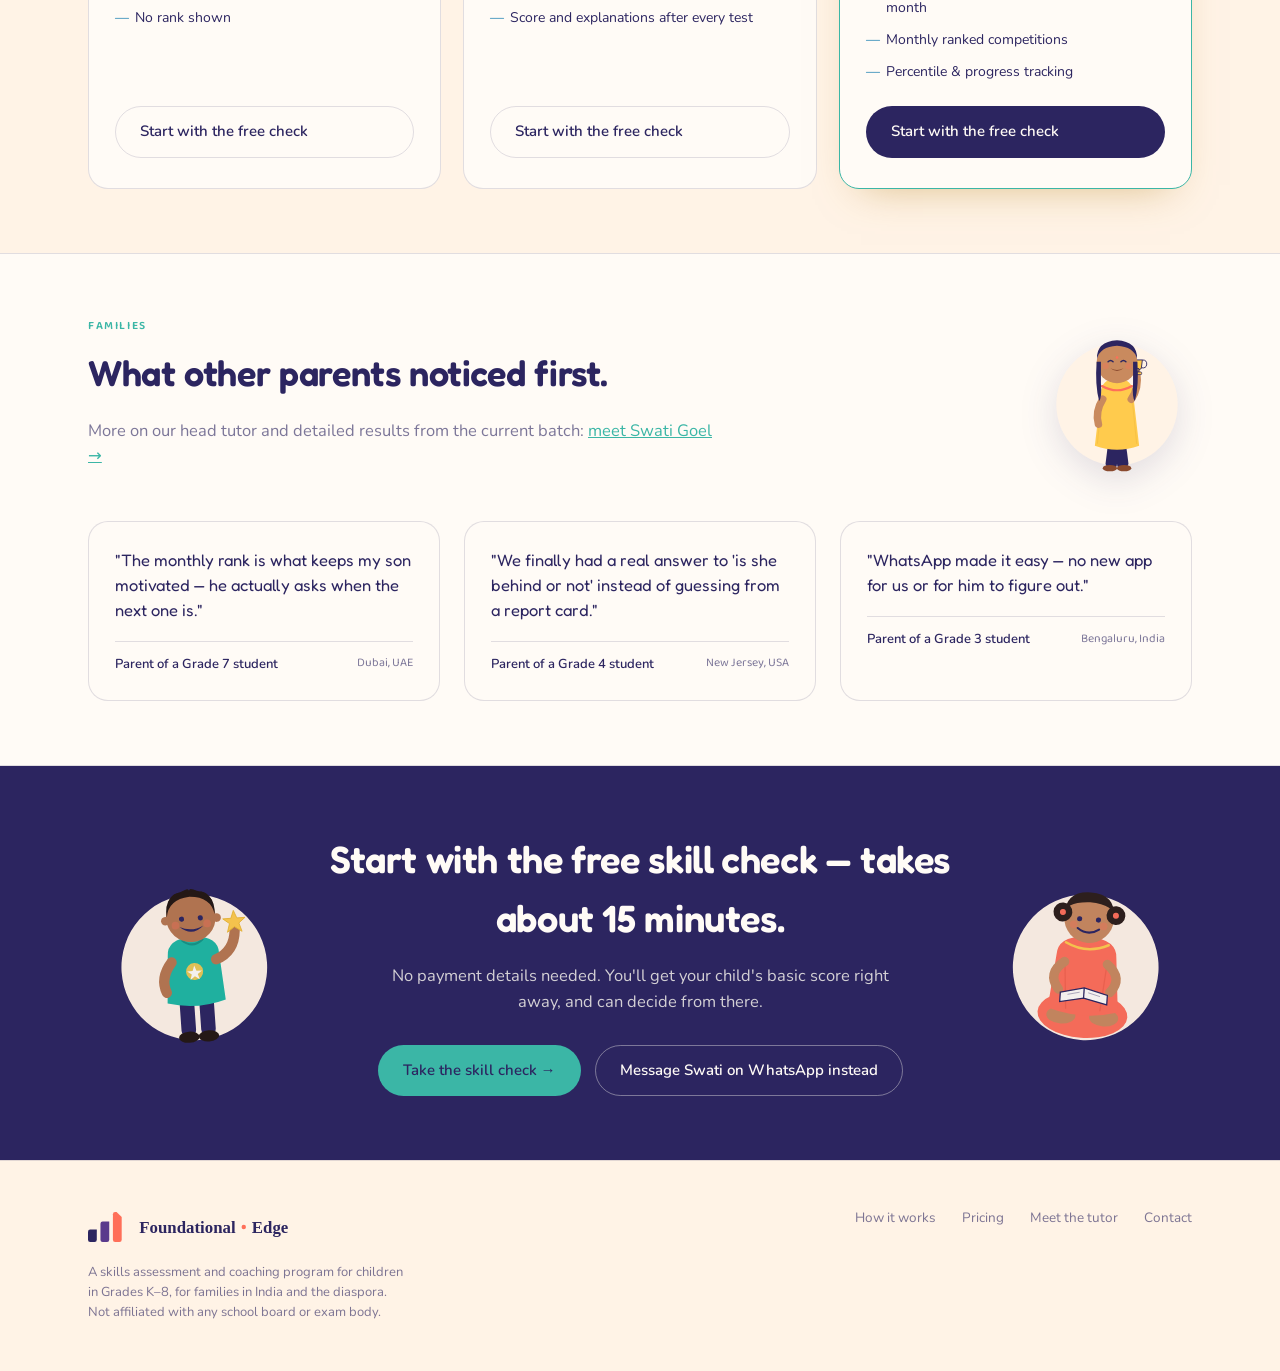
==== commit 0e9625df: "Remove login.html, consolidate to a single Login button - Deleted login.html (superseded — practice-" ====
--- a/index.html
+++ b/index.html
@@ -22,12 +22,10 @@
       <li><a href="#pricing">Pricing</a></li>
       <li><a href="#stories">Families</a></li>
       <li><a href="tutor.html">Meet the tutor</a></li>
-      <li class="nav-cta-mobile"><a href="practice-test.html" class="btn btn-primary">New student</a></li>
-      <li class="nav-cta-mobile"><a href="login.html" class="btn btn-ghost">Log in</a></li>
+      <li class="nav-cta-mobile"><a href="practice-test.html" class="btn btn-primary">Login</a></li>
     </ul>
     <div class="nav-cta">
-      <a href="login.html" class="btn btn-ghost">Log in</a>
-      <a href="practice-test.html" class="btn btn-primary">New student</a>
+      <a href="practice-test.html" class="btn btn-primary">Login</a>
       <button class="nav-toggle" id="navToggle" aria-label="Toggle menu"><span></span><span></span><span></span></button>
     </div>
   </nav>
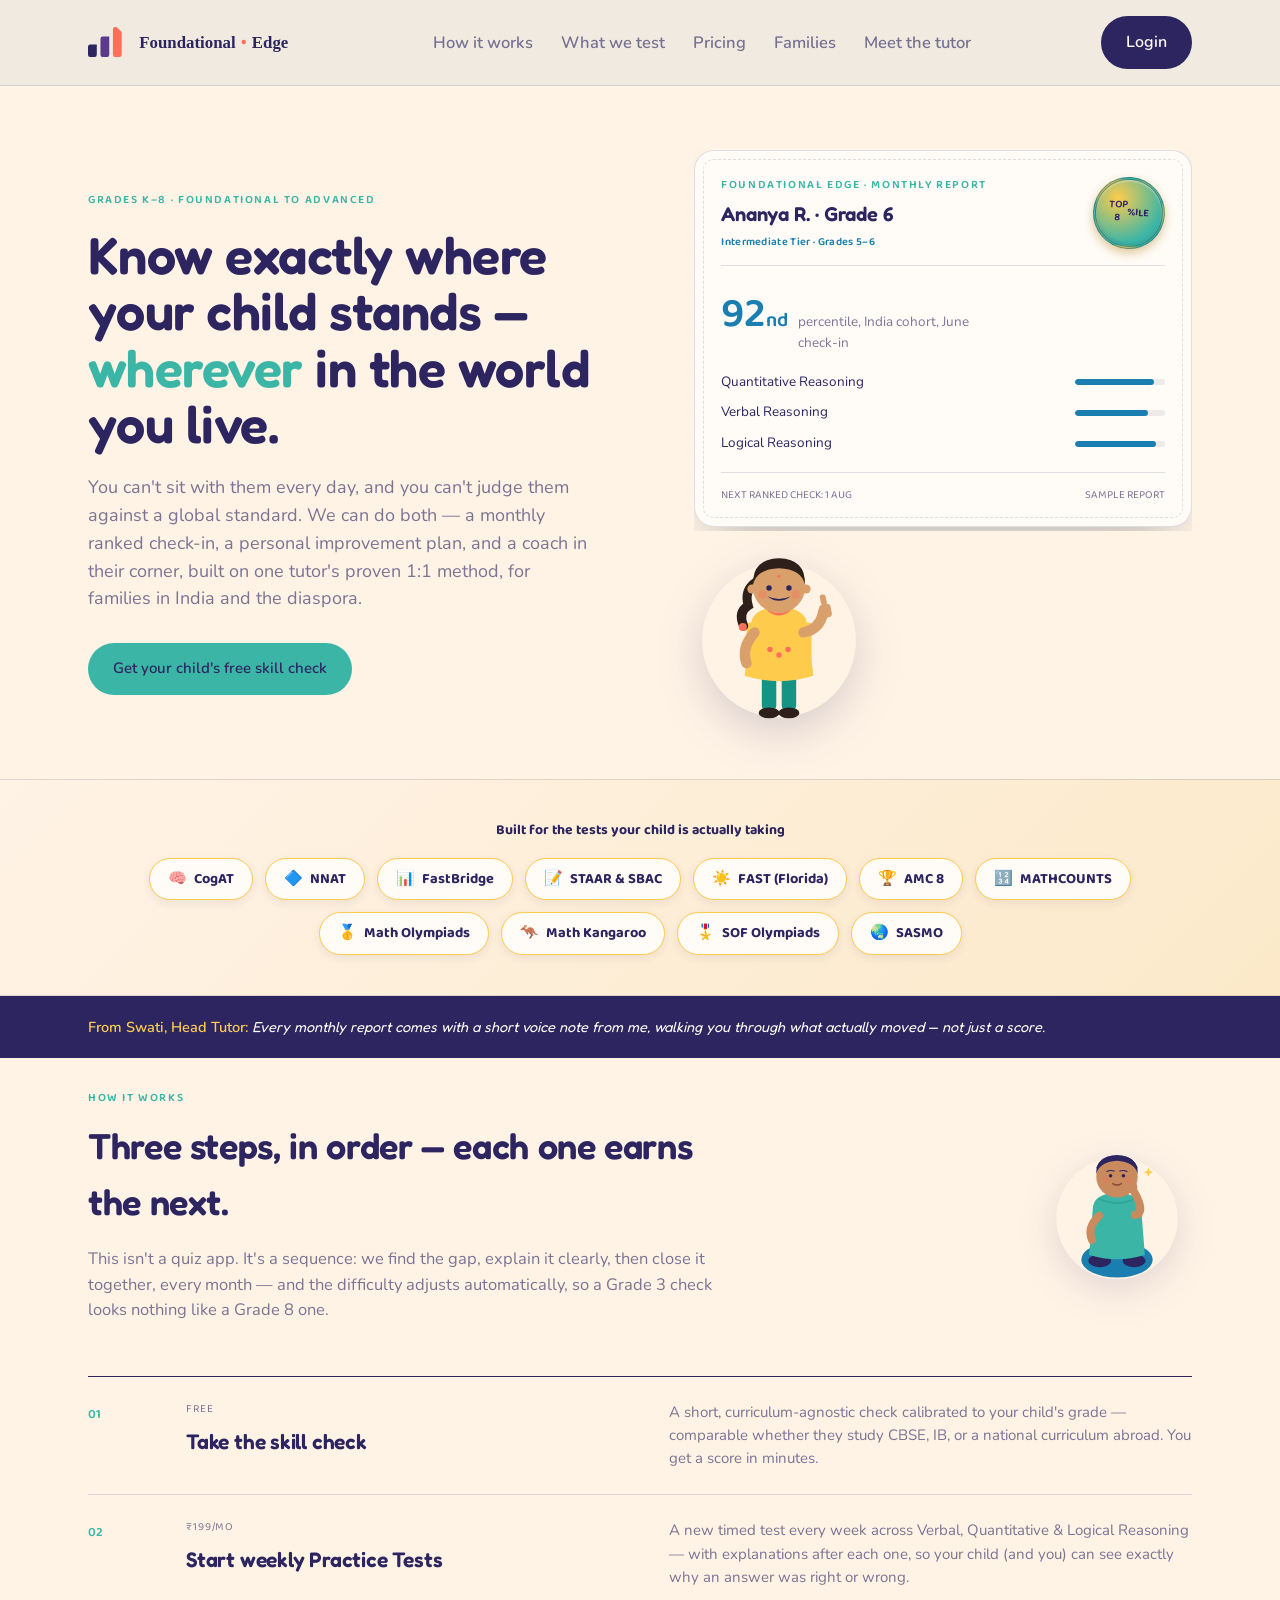
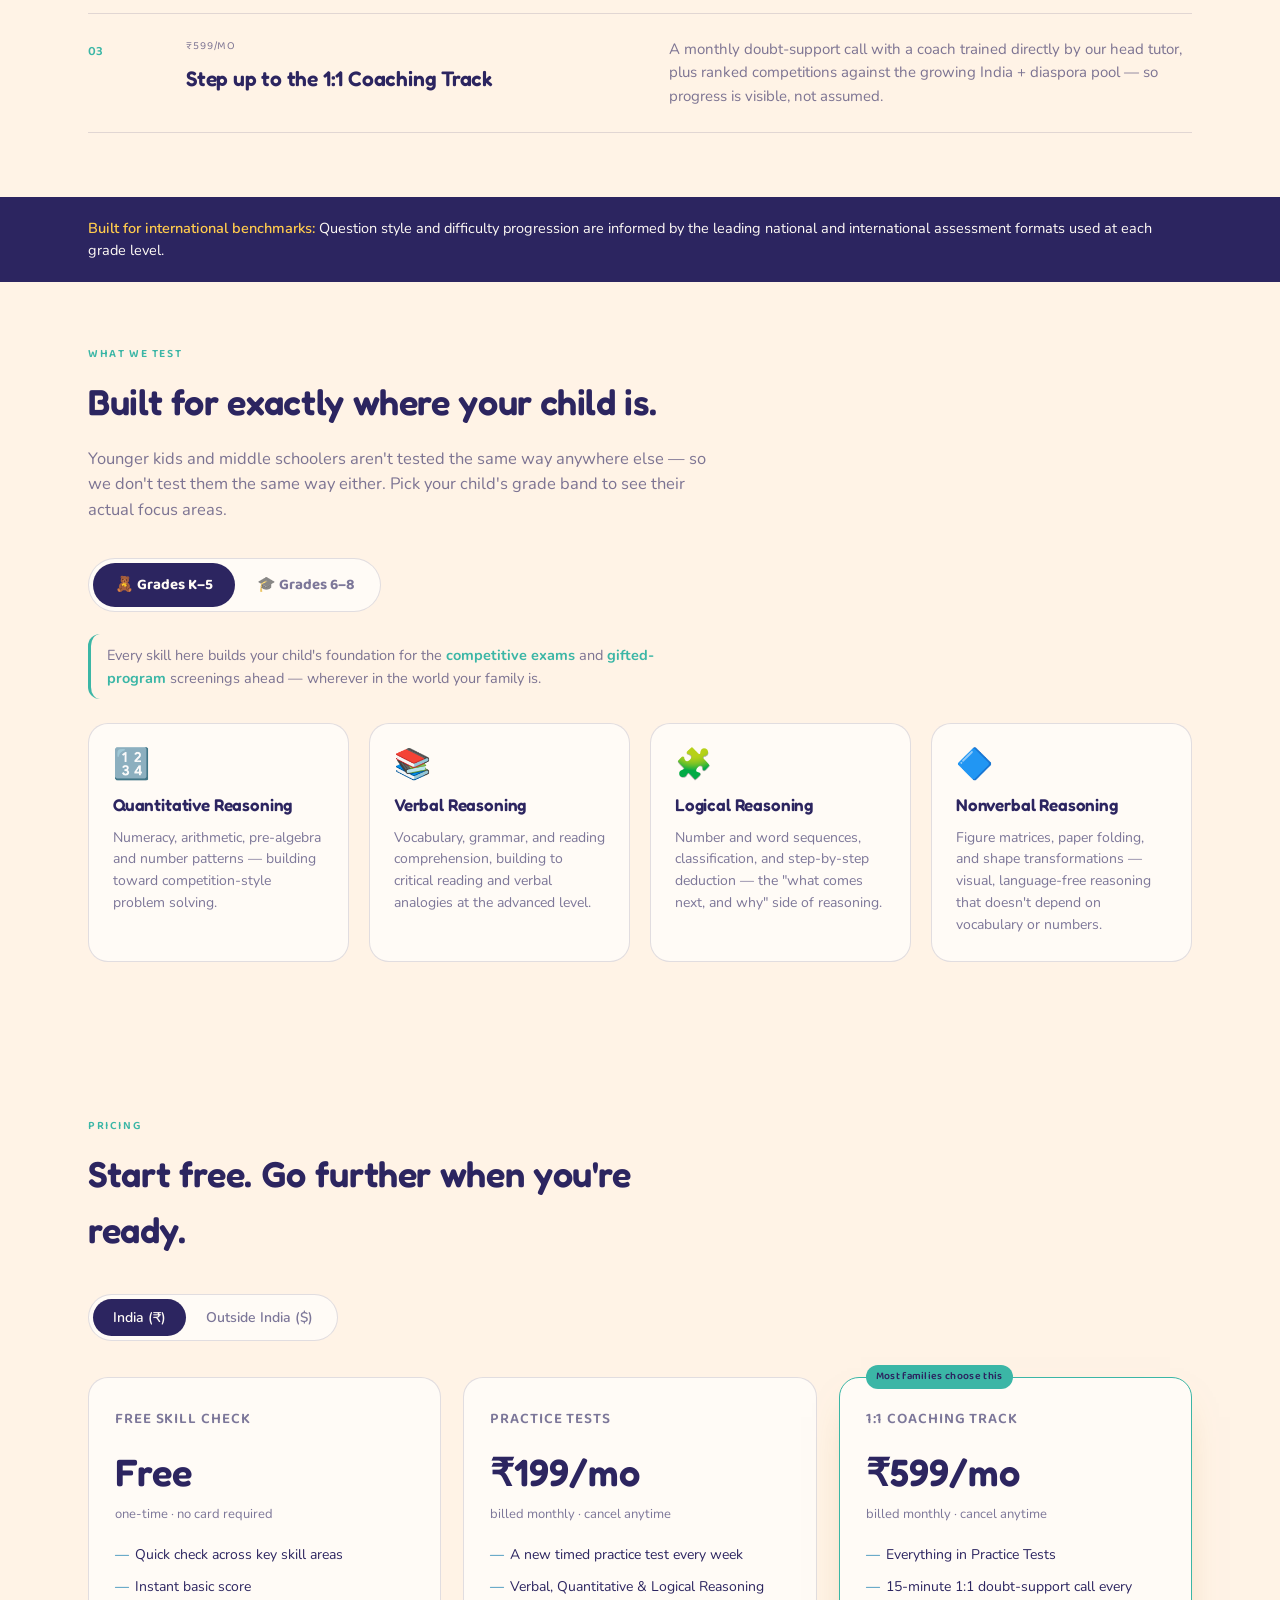
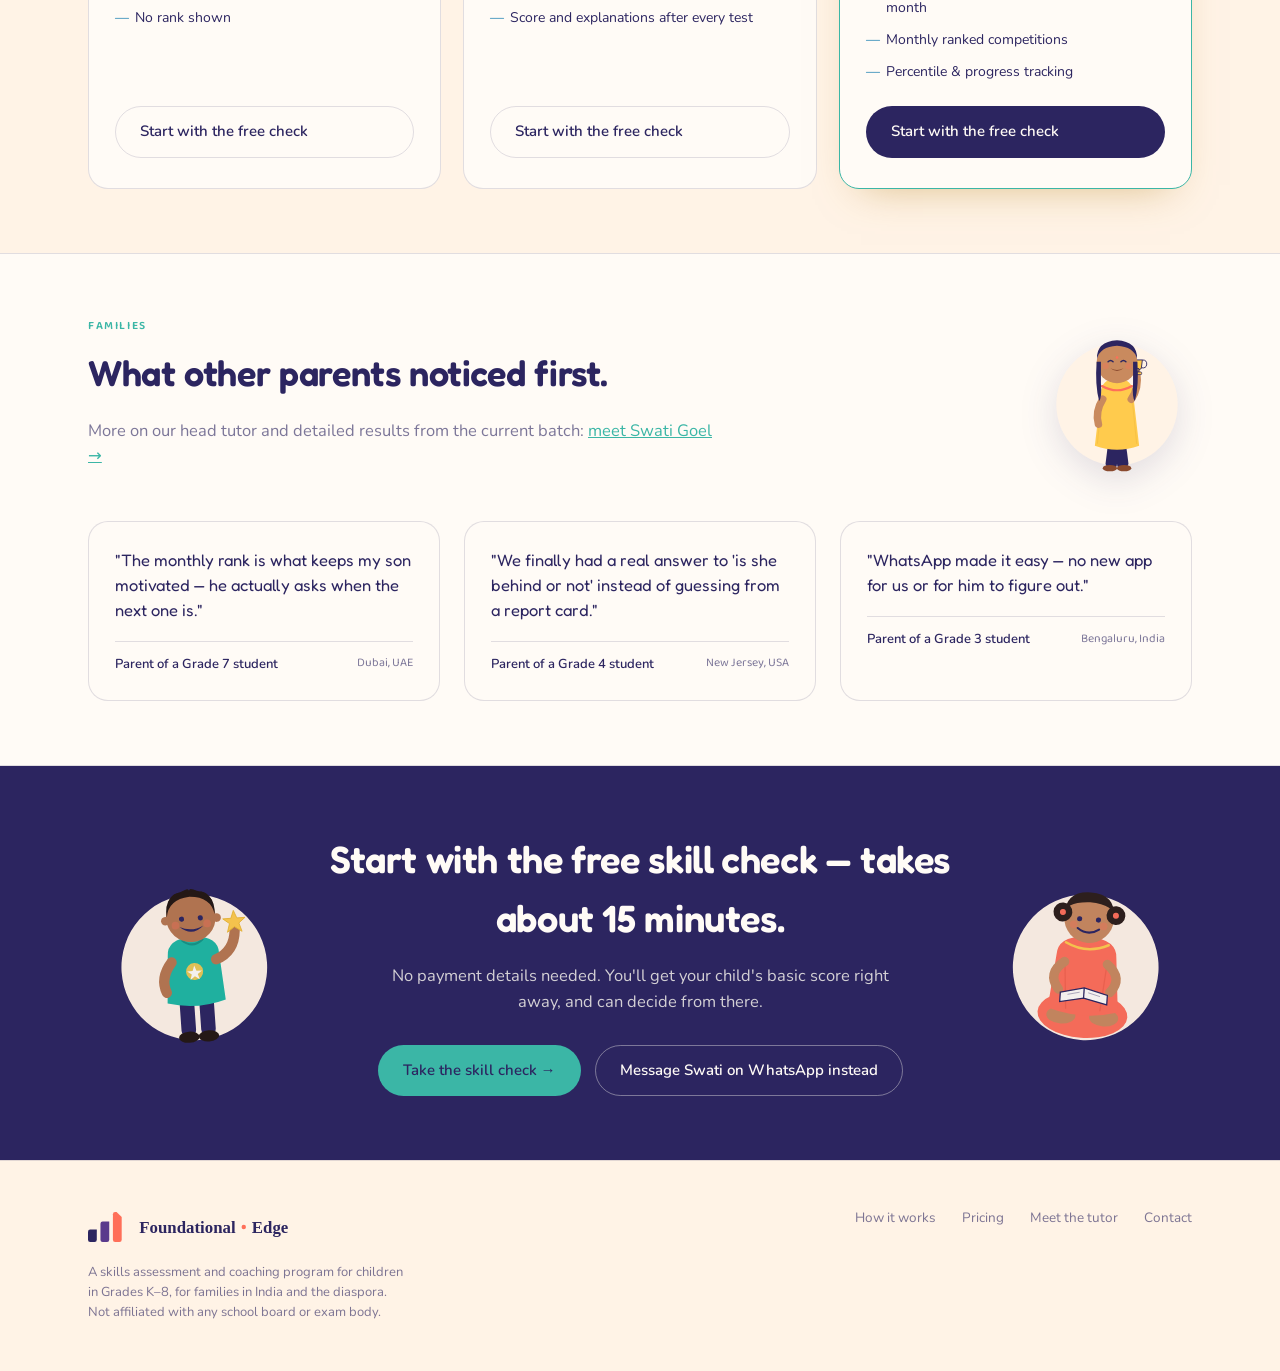
==== commit d209bd71: "Persist login across pages: show child's name + logout instead of Login - practice-test.html: writes" ====
--- a/index.html
+++ b/index.html
@@ -22,10 +22,14 @@
       <li><a href="#pricing">Pricing</a></li>
       <li><a href="#stories">Families</a></li>
       <li><a href="tutor.html">Meet the tutor</a></li>
-      <li class="nav-cta-mobile"><a href="practice-test.html" class="btn btn-primary">Login</a></li>
+      <li class="nav-cta-mobile"><a href="practice-test.html" class="btn btn-primary js-login-link">Login</a></li>
+      <li class="nav-cta-mobile js-user-link" hidden><a href="workspace.html" class="btn btn-ghost js-user-name">My workspace</a></li>
+      <li class="nav-cta-mobile js-user-link" hidden><button type="button" class="btn btn-primary js-logout-btn">Log out</button></li>
     </ul>
     <div class="nav-cta">
-      <a href="practice-test.html" class="btn btn-primary">Login</a>
+      <a href="practice-test.html" class="btn btn-primary js-login-link">Login</a>
+      <a href="workspace.html" class="btn btn-ghost js-user-link js-user-name" hidden>My workspace</a>
+      <button type="button" class="btn btn-ghost js-user-link js-logout-btn" hidden>Log out</button>
       <button class="nav-toggle" id="navToggle" aria-label="Toggle menu"><span></span><span></span><span></span></button>
     </div>
   </nav>
--- a/css/styles.css
+++ b/css/styles.css
@@ -56,6 +56,13 @@
     cursor:pointer;
     transition:transform .15s ease, box-shadow .15s ease, background .15s ease;
   }
+
+  /* The [hidden] attribute is normally handled by the browser's own default
+     stylesheet, but that's a UA-origin rule — any author rule of any
+     specificity (like .btn{ display:inline-flex }) wins over it regardless.
+     Restated here explicitly so toggling .hidden via JS (e.g. the logged-in
+     nav state) actually hides elements that also carry a .btn-family class. */
+  [hidden]{ display:none !important; }
   .btn:focus-visible{ outline:2.5px solid var(--brass); outline-offset:2px; }
   .btn-primary{ background:var(--ink); color:var(--paper-lt); }
   .btn-primary:hover{ background:var(--ink-2); transform:translateY(-1px); box-shadow:0 6px 16px rgba(22,40,61,0.22); }
